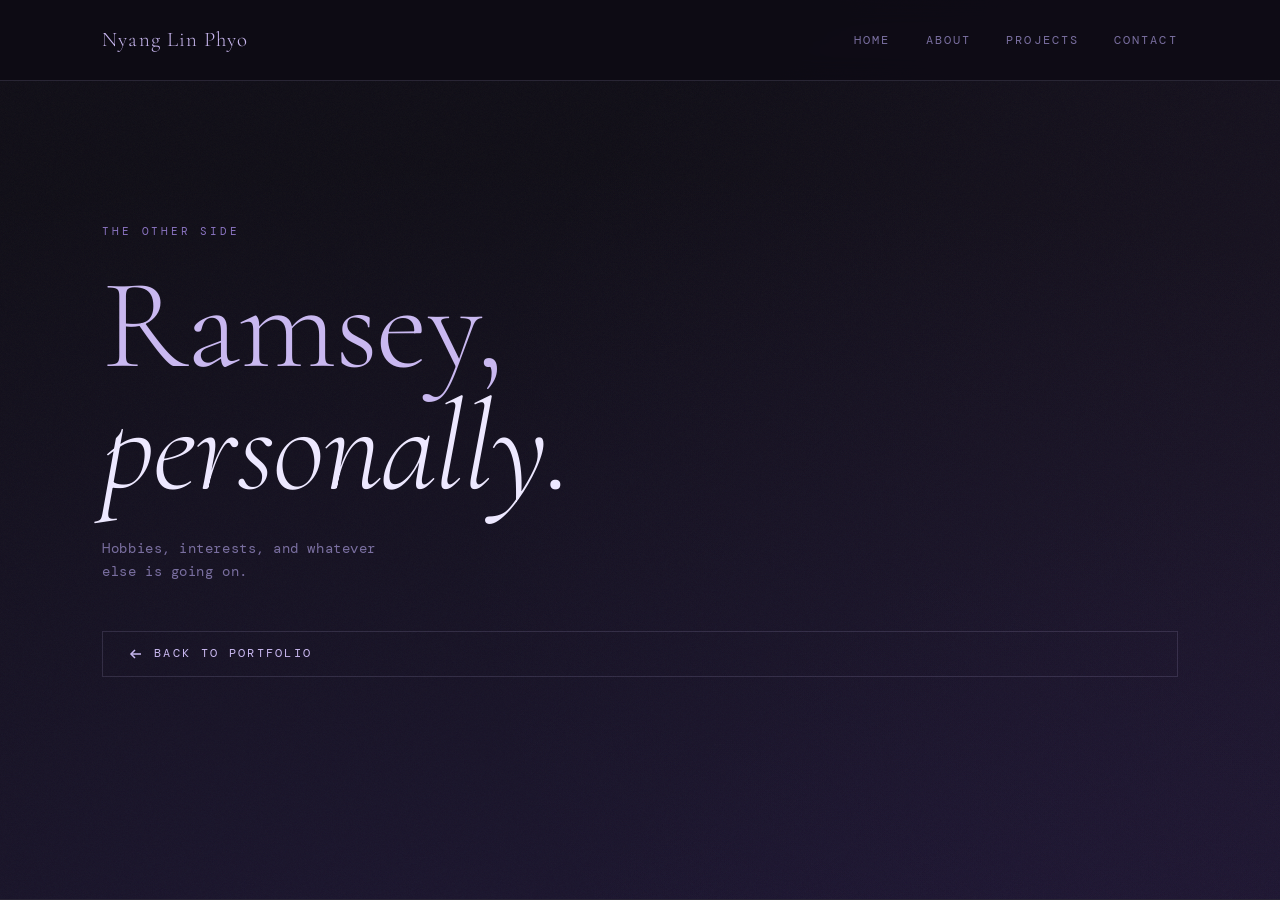
==== personal.html @ 23452611 "touched up projects.html" ====
<!DOCTYPE html>
<html lang="en">

<head>
    <meta charset="UTF-8" />
    <meta name="viewport" content="width=device-width, initial-scale=1.0" />
    <title>personal~</title>
    <link rel="preconnect" href="https://fonts.googleapis.com" />
    <link
        href="https://fonts.googleapis.com/css2?family=Cormorant+Garamond:ital,wght@0,300;0,400;1,300&family=DM+Mono:wght@300;400&display=swap"
        rel="stylesheet" />
    <link rel="icon" href="assets/R.png" type="image/png">
    <link rel="stylesheet" href="css/styles.css">

    <style>
        #hero-personal { background: var(--bg); }
    </style>
</head>

<body>

    <!-- NAV -->
    <nav>
        <a href="index.html" class="nav-logo">Nyang Lin Phyo</a>
        <ul class="nav-links">
            <li><a href="index.html">Home</a></li>
            <li><a href="index.html#about">About</a></li>
            <li><a href="index.html#projects">Projects</a></li>
            <li><a href="index.html#contact">Contact</a></li>
        </ul>
    </nav>

    <!-- ── HERO ── -->
    <section class="layer" id="hero-personal">

        <div class="hero-gradient"></div>

        <p class="hero-eyebrow fade-up">The other side</p>
        <h1 class="hero-name fade-up">Ramsey,<br /><em>personally.</em></h1>
        <p class="hero-sub fade-up">
            Hobbies, interests, and whatever else is going on.
        </p>

        <a class="hero-cta fade-up" href="index.html">
            <svg width="14" height="14" viewBox="0 0 14 14" fill="none" stroke="currentColor" stroke-width="1.5">
                <line x1="12" y1="7" x2="2" y2="7" />
                <polyline points="6,3 2,7 6,11" />
            </svg>
            <span>Back to portfolio</span>
        </a>
    </section>

    <!-- ── PLACEHOLDER — add sections here ── -->

    <!-- FADE-IN OBSERVER -->
    <script>
        const observer = new IntersectionObserver(entries => {
            entries.forEach(e => {
                if (e.isIntersecting) {
                    const els = e.target.querySelectorAll('.fade-up');
                    els.forEach((el, i) => {
                        setTimeout(() => el.classList.add('visible'), i * 90);
                    });
                }
            });
        }, { threshold: 0.15 });

        document.querySelectorAll('.layer').forEach(s => observer.observe(s));
    </script>

</body>
</html>
---- css/styles.css ----
/* ═══════════════════════════════════════════════════
   TOKENS
═══════════════════════════════════════════════════ */
:root {
    --bg:         #0d0b14;
    --bg2:        #120f1e;
    --bg3:        #0f0c1a;
    --purple:     #c9b8f0;
    --purple-dim: #8b74c2;
    --purple-lo:  #2a1e4a;
    --text:       #ede8ff;
    --muted:      #7a6fa0;
    --line:       rgba(201, 184, 240, 0.15);
    --glow:       rgba(201, 184, 240, 0.08);
    --serif:      'Cormorant Garamond', Georgia, serif;
    --mono:       'DM Mono', monospace;
}

/* ═══════════════════════════════════════════════════
   RESET
═══════════════════════════════════════════════════ */
*, *::before, *::after {
    box-sizing: border-box;
    margin: 0;
    padding: 0;
}

html { scroll-behavior: smooth; }

body {
    background:   var(--bg);
    color:        var(--text);
    font-family:  var(--mono);
    font-size:    14px;
    line-height:  1.7;
    overflow-x:   hidden;
}

a {
    color:           var(--purple);
    text-decoration: none;
}

/* ═══════════════════════════════════════════════════
   NAV
═══════════════════════════════════════════════════ */
nav {
    position:        fixed;
    top:             0;
    left:            0;
    right:           0;
    z-index:         100;
    display:         flex;
    justify-content: space-between;
    align-items:     center;
    padding:         1.4rem clamp(2rem, 8vw, 9rem);
    background:      rgba(13, 11, 20, 0.85);
    backdrop-filter: blur(12px);
    border-bottom:   1px solid var(--line);
}

.nav-logo {
    font-family:    var(--serif);
    font-size:      1.3rem;
    font-weight:    300;
    letter-spacing: 0.05em;
    color:          var(--purple);
}

.nav-links {
    display:    flex;
    gap:        2.2rem;
    list-style: none;
}

.nav-links a {
    font-size:      0.72rem;
    letter-spacing: 0.18em;
    text-transform: uppercase;
    color:          var(--muted);
    transition:     color 0.2s;
}

.nav-links a:hover {
    color:           var(--purple);
    text-decoration: none;
}

/* ═══════════════════════════════════════════════════
   LAYER  (full-height section)
═══════════════════════════════════════════════════ */
.layer {
    min-height:     100vh;
    scroll-snap-align: start;
    display:        flex;
    flex-direction: column;
    justify-content: center;
    padding:        6rem clamp(2rem, 8vw, 9rem);
    position:       relative;
    overflow:       hidden;
    border-bottom:  1px solid var(--line);
}

/* noise texture overlay on every layer */
.layer::after {
    content:          '';
    position:         absolute;
    inset:            0;
    background-image: url("data:image/svg+xml,%3Csvg viewBox='0 0 200 200' xmlns='http://www.w3.org/2000/svg'%3E%3Cfilter id='n'%3E%3CfeTurbulence type='fractalNoise' baseFrequency='0.9' numOctaves='4' stitchTiles='stitch'/%3E%3C/filter%3E%3Crect width='100%25' height='100%25' filter='url(%23n)' opacity='0.03'/%3E%3C/svg%3E");
    background-repeat: repeat;
    background-size:  200px;
    pointer-events:   none;
    opacity:          0.4;
}

/* ═══════════════════════════════════════════════════
   SECTION LABEL
═══════════════════════════════════════════════════ */
.section-label {
    font-size:      0.65rem;
    letter-spacing: 0.3em;
    text-transform: uppercase;
    color:          var(--purple-dim);
    margin-bottom:  3rem;
    display:        flex;
    align-items:    center;
    gap:            1rem;
}

.section-label::after {
    content:   '';
    flex:      1;
    max-width: 60px;
    height:    1px;
    background: var(--line);
}

/* ═══════════════════════════════════════════════════
   ABOUT GRID  (2-col layout used in About + Skills)
═══════════════════════════════════════════════════ */
.about-grid {
    display:               grid;
    grid-template-columns: 1fr 1fr;
    gap:                   4rem;
    align-items:           start;
    max-width:             900px;
}

.about-text {
    font-family: var(--serif);
    font-size:   clamp(1.3rem, 2.5vw, 1.75rem);
    font-weight: 300;
    line-height: 1.55;
    color:       var(--text);
}

.about-details {
    display:        flex;
    flex-direction: column;
    gap:            1rem;
}

.detail-row {
    display:       flex;
    gap:           1rem;
    align-items:   baseline;
    border-bottom: 1px solid var(--line);
    padding-bottom: 0.75rem;
}

.detail-key {
    font-size:      0.65rem;
    letter-spacing: 0.2em;
    text-transform: uppercase;
    color:          var(--muted);
    min-width:      110px;
}

.detail-val {
    font-size: 0.82rem;
    color:     var(--text);
}

/* ═══════════════════════════════════════════════════
   SECTION HEADER  (serif headline used in Skills, Projects…)
═══════════════════════════════════════════════════ */
.section-header {
    font-family:   var(--serif);
    font-size:     clamp(2rem, 5vw, 4rem);
    font-weight:   300;
    color:         var(--purple);
    margin-bottom: 3.5rem;
    line-height:   1.1;
}

/* ═══════════════════════════════════════════════════
   SKILLS GRID
═══════════════════════════════════════════════════ */
.skills-grid {
    display:               grid;
    grid-template-columns: repeat(auto-fill, minmax(160px, 1fr));
    gap:                   1px;
    border:                1px solid var(--line);
    max-width:             820px;
}

.skill-cell {
    padding:        1.3rem 1.5rem;
    border:         1px solid var(--line);
    font-size:      0.75rem;
    letter-spacing: 0.08em;
    color:          var(--muted);
    transition:     background 0.2s, color 0.2s;
}

.skill-cell:hover {
    background: var(--glow);
    color:      var(--purple);
}

/* ═══════════════════════════════════════════════════
   PROJECT LIST
═══════════════════════════════════════════════════ */
.project-list {
    display:        flex;
    flex-direction: column;
    gap:            0;
    max-width:      860px;
}

.project-item {
    display:               grid;
    grid-template-columns: 2.5rem 1fr 180px;
    align-items:           start;
    gap:                   1.5rem;
    padding:               1.8rem 0;
    border-top:            1px solid var(--line);
}

.project-item:last-child { border-bottom: 1px solid var(--line); }

.project-num {
    font-size:      0.65rem;
    color:          var(--purple-dim);
    letter-spacing: 0.1em;
    padding-top:    0.2rem;
}

.project-title {
    font-family:   var(--serif);
    font-size:     1.25rem;
    font-weight:   300;
    color:         var(--text);
    margin-bottom: 0.35rem;
}

.project-desc {
    font-size: 0.78rem;
    color:     var(--muted);
    max-width: 55ch;
}

.project-tags {
    display:         flex;
    flex-wrap:       wrap;
    gap:             0.4rem;
    justify-content: flex-end;
}

.tag {
    font-size:      0.62rem;
    letter-spacing: 0.12em;
    text-transform: uppercase;
    border:         1px solid var(--line);
    padding:        0.25rem 0.55rem;
    color:          var(--purple-dim);
}

/* ═══════════════════════════════════════════════════
   DEMO EMBED
═══════════════════════════════════════════════════ */
.project-demo-container {
    margin-top:      1.5rem;
    width:           100%;
    display:         flex;
    justify-content: flex-start;
}

.project-demo {
    width:         100%;
    max-width:     520px;
    height:        520px;
    border-radius: 12px;
    border:        1px solid var(--line);
    overflow:      hidden;
    display:       block;
}

.demo-placeholder {
    width:           100%;
    max-width:       520px;
    height:          520px;
    border:          1px solid var(--line);
    border-radius:   12px;
    display:         flex;
    align-items:     center;
    justify-content: center;
    background:      rgba(255,255,255,0.02);
    backdrop-filter: blur(6px);
}

.demo-btn {
    padding:        0.8rem 1.4rem;
    font-size:      0.75rem;
    letter-spacing: 0.15em;
    text-transform: uppercase;
    border:         1px solid var(--line);
    background:     transparent;
    color:          var(--purple);
    cursor:         pointer;
    transition:     0.2s;
}

.demo-btn:hover {
    background:   var(--glow);
    border-color: var(--purple-dim);
}

/* ═══════════════════════════════════════════════════
   CONTACT
═══════════════════════════════════════════════════ */
.contact-big {
    font-family:   var(--serif);
    font-size:     clamp(2.5rem, 8vw, 7rem);
    font-weight:   300;
    line-height:   0.95;
    color:         var(--purple);
    margin-bottom: 2.5rem;
}

.contact-big em {
    font-style: italic;
    color:      var(--text);
}

.contact-links {
    display:       flex;
    gap:           3rem;
    flex-wrap:     wrap;
    margin-bottom: 4rem;
}

.contact-link {
    display:        flex;
    flex-direction: column;
    gap:            0.3rem;
}

.contact-link-label {
    font-size:      0.62rem;
    letter-spacing: 0.25em;
    text-transform: uppercase;
    color:          var(--muted);
}

.contact-link a {
    font-size:  0.82rem;
    color:      var(--purple);
    transition: color 0.2s;
}

.contact-link a:hover {
    color:           var(--text);
    text-decoration: none;
}

/* ═══════════════════════════════════════════════════
   FOOTER
═══════════════════════════════════════════════════ */
footer {
    position:        absolute;
    bottom:          2.5rem;
    left:            clamp(2rem, 8vw, 9rem);
    right:           clamp(2rem, 8vw, 9rem);
    display:         flex;
    justify-content: space-between;
    font-size:       0.65rem;
    color:           var(--muted);
    letter-spacing:  0.1em;
    border-top:      1px solid var(--line);
    padding-top:     1rem;
}

/* ═══════════════════════════════════════════════════
   LINKS  (.link, .link-left, .link-right)
═══════════════════════════════════════════════════ */
.link {
    display:     inline-flex;
    align-items: center;
    gap:         6px;
    font-size:   1.1rem;
    color:       var(--purple);
    text-decoration: none;
    transition:  transform 0.2s ease, opacity 0.2s ease;
}

.link-left:hover {
    opacity:   0.85;
    transform: translateX(-3px);
}

.link-right:hover {
    opacity:   0.85;
    transform: translateX(3px);
}

/* ═══════════════════════════════════════════════════
   FADE-UP ANIMATION
═══════════════════════════════════════════════════ */
.fade-up {
    opacity:    0;
    transform:  translateY(28px);
    transition: opacity 0.7s ease, transform 0.7s ease;
}

.fade-up.visible {
    opacity:   1;
    transform: translateY(0);
}

/* ═══════════════════════════════════════════════════
   ANIMATED NOISE GRADIENT  (hero use)
═══════════════════════════════════════════════════ */
@keyframes gradientShift {
    0%   { background-position: 0% 50%;   }
    50%  { background-position: 100% 50%; }
    100% { background-position: 0% 50%;   }
}

.hero-gradient {
    position:   absolute;
    inset:      0;
    background: radial-gradient(ellipse at 20% 60%, rgba(90, 60, 180, 0.18) 0%, transparent 60%),
                radial-gradient(ellipse at 80% 30%, rgba(140, 80, 200, 0.12) 0%, transparent 55%),
                radial-gradient(ellipse at 50% 90%, rgba(60, 30, 120, 0.15) 0%, transparent 50%);
    background-size: 200% 200%;
    animation:  gradientShift 12s ease infinite;
    pointer-events: none;
    z-index:    0;
}

/* noise grain on top of the gradient */
.hero-gradient::after {
    content:  '';
    position: absolute;
    inset:    0;
    background-image: url("data:image/svg+xml,%3Csvg viewBox='0 0 512 512' xmlns='http://www.w3.org/2000/svg'%3E%3Cfilter id='g'%3E%3CfeTurbulence type='fractalNoise' baseFrequency='0.75' numOctaves='4' stitchTiles='stitch'/%3E%3C/filter%3E%3Crect width='100%25' height='100%25' filter='url(%23g)' opacity='0.04'/%3E%3C/svg%3E");
    background-size: 256px;
    pointer-events: none;
}

/* ═══════════════════════════════════════════════════
   HERO PHOTO
═══════════════════════════════════════════════════ */
.hero-photo {
    position:  absolute;
    right:     clamp(1rem, 8vw, 10rem);
    top:       20%;
    transform: translateY(-50%);
    width:     22vw;
    height:    30vw;
    max-width: 300px;
    max-height: 420px;
    min-width: 120px;
    min-height: 160px;
    overflow:  hidden;
    border:    1px solid var(--line);
    /* sit above the gradient layer */
    z-index:   1;
}

.hero-photo img {
    width:           100%;
    height:          100%;
    object-fit:      cover;
    object-position: center top;
    filter:          grayscale(20%) brightness(0.88);
    transition:      filter 0.4s;
}

.hero-photo:hover img {
    filter: grayscale(0%) brightness(1);
}

/* ═══════════════════════════════════════════════════
   HERO TEXT
═══════════════════════════════════════════════════ */
.hero-eyebrow {
    font-size:      0.7rem;
    letter-spacing: 0.25em;
    text-transform: uppercase;
    color:          var(--purple-dim);
    margin-bottom:  1.5rem;
    position:       relative;
    z-index:        1;
}

.hero-name {
    font-family:   var(--serif);
    font-size:     clamp(3.5rem, 10vw, 8rem);
    font-weight:   300;
    line-height:   0.95;
    letter-spacing: -0.01em;
    color:         var(--purple);
    margin-bottom: 1.8rem;
    position:      relative;
    z-index:       1;
}

.hero-name em {
    font-style: italic;
    color:      var(--text);
}

.hero-sub {
    font-size:     0.85rem;
    color:         var(--muted);
    max-width:     38ch;
    margin-bottom: 3rem;
    letter-spacing: 0.04em;
    position:      relative;
    z-index:       1;
}

.hero-cta {
    display:        inline-flex;
    align-items:    center;
    gap:            0.7rem;
    font-size:      0.72rem;
    letter-spacing: 0.2em;
    text-transform: uppercase;
    color:          var(--purple);
    border:         1px solid var(--line);
    padding:        0.75rem 1.6rem;
    transition:     background 0.2s, border-color 0.2s;
    position:       relative;
    z-index:        1;
}

.hero-cta:hover {
    background:  var(--glow);
    border-color: var(--purple-dim);
    text-decoration: none;
}

/* ═══════════════════════════════════════════════════
   SWAY
═══════════════════════════════════════════════════ */
@keyframes sway {
    0%   { transform: translateX(0); }
    50%  { transform: translateX(10px); }
    100% { transform: translateX(0); }
}

footer span:last-child {
    display:          inline-block;
    animation:        sway 3s ease-in-out infinite;
    animation-delay:  2s;
    cursor:           pointer;
}

/* ═══════════════════════════════════════════════════
   RESPONSIVE
═══════════════════════════════════════════════════ */
@media (max-width: 700px) {
    .about-grid { grid-template-columns: 1fr; gap: 2.5rem; }
    .project-item { grid-template-columns: 2rem 1fr; }
    .project-tags { display: none; }
    .contact-links { gap: 2rem; }
    .nav-links { display: none; }
    .hero-photo { display: none; }
}

/* ═══════════════════════════════════════════════════
   FLOATING CAT
═══════════════════════════════════════════════════ */
.floating-cat {
    position:       fixed;
    left:           0;
    top:            0;
    width:          clamp(80px, 10vw, 140px);
    pointer-events: auto;
    z-index:        11;
    opacity:        0.72;
    visibility:     hidden;
    cursor:         grab;
    will-change:    transform;
}

.floating-cat img {
    width:   100%;
    display: block;
    filter:  drop-shadow(0 0 18px rgba(201, 184, 240, 0.18));
}

@media (max-width: 900px) {
    .floating-cat { display: none; }
}
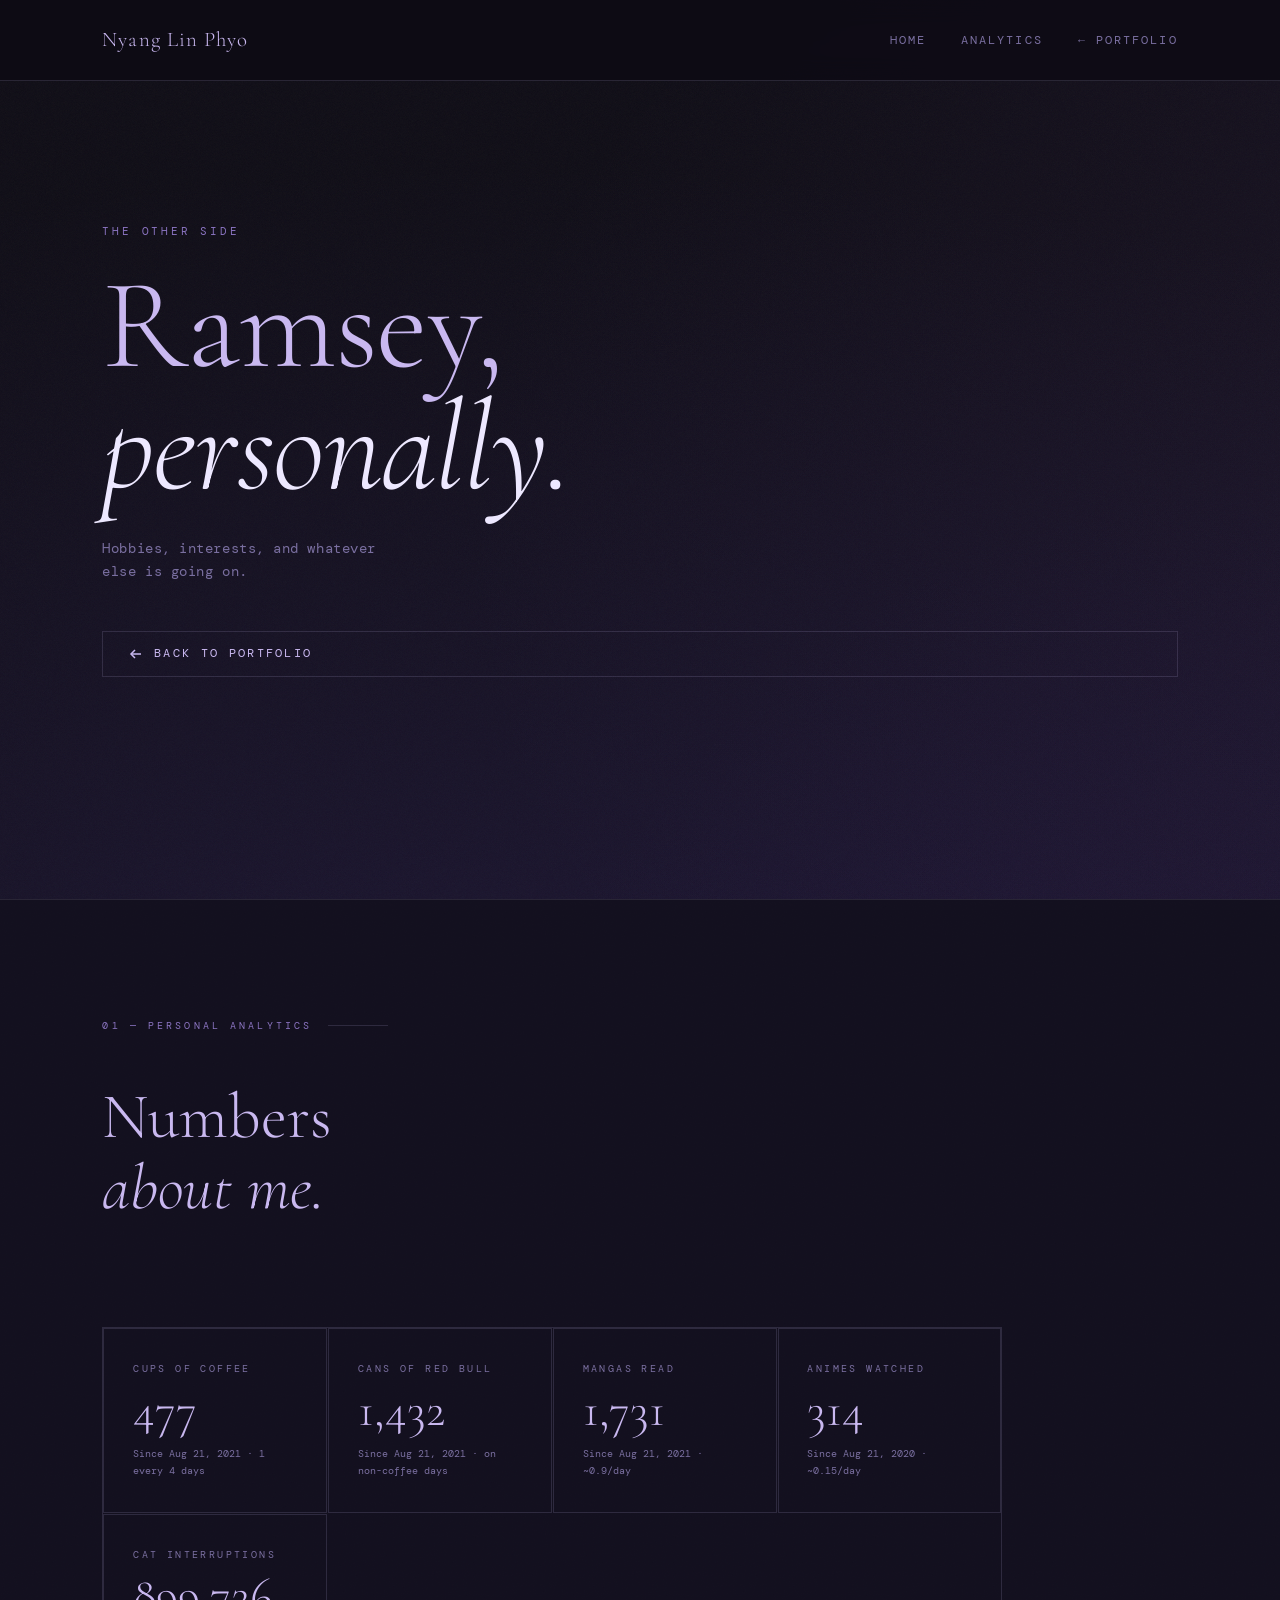
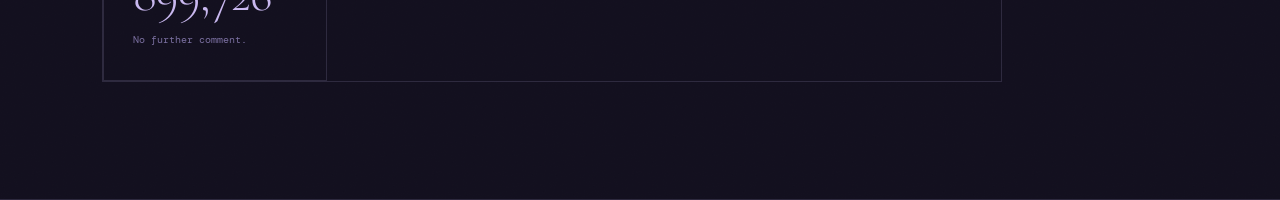
==== commit 7abe75e7: "started on personal" ====
--- a/personal.html
+++ b/personal.html
@@ -13,7 +13,13 @@
     <link rel="stylesheet" href="css/styles.css">
 
     <style>
-        #hero-personal { background: var(--bg); }
+        #hero-personal {
+            background: var(--bg);
+        }
+
+        #analytics {
+            background: var(--bg2);
+        }
     </style>
 </head>
 
@@ -23,24 +29,18 @@
     <nav>
         <a href="index.html" class="nav-logo">Nyang Lin Phyo</a>
         <ul class="nav-links">
-            <li><a href="index.html">Home</a></li>
-            <li><a href="index.html#about">About</a></li>
-            <li><a href="index.html#projects">Projects</a></li>
-            <li><a href="index.html#contact">Contact</a></li>
+            <li><a href="#hero-personal">Home</a></li>
+            <li><a href="#analytics">Analytics</a></li>
+            <li><a href="index.html">← Portfolio</a></li>
         </ul>
     </nav>
 
     <!-- ── HERO ── -->
     <section class="layer" id="hero-personal">
-
         <div class="hero-gradient"></div>
-
         <p class="hero-eyebrow fade-up">The other side</p>
         <h1 class="hero-name fade-up">Ramsey,<br /><em>personally.</em></h1>
-        <p class="hero-sub fade-up">
-            Hobbies, interests, and whatever else is going on.
-        </p>
-
+        <p class="hero-sub fade-up">Hobbies, interests, and whatever else is going on.</p>
         <a class="hero-cta fade-up" href="index.html">
             <svg width="14" height="14" viewBox="0 0 14 14" fill="none" stroke="currentColor" stroke-width="1.5">
                 <line x1="12" y1="7" x2="2" y2="7" />
@@ -50,23 +50,134 @@
         </a>
     </section>
 
-    <!-- ── PLACEHOLDER — add sections here ── -->
+    <!-- ── ANALYTICS ── -->
+    <section class="layer" id="analytics">
+        <p class="section-label fade-up">01 — Personal Analytics</p>
+        <h2 class="section-header fade-up">Numbers<br /><em>about me.</em></h2>
+        <div class="stat-grid" id="analyticsGrid"></div>
+    </section>
 
     <!-- FADE-IN OBSERVER -->
     <script>
         const observer = new IntersectionObserver(entries => {
             entries.forEach(e => {
                 if (e.isIntersecting) {
-                    const els = e.target.querySelectorAll('.fade-up');
-                    els.forEach((el, i) => {
+                    e.target.querySelectorAll('.fade-up').forEach((el, i) => {
                         setTimeout(() => el.classList.add('visible'), i * 90);
                     });
                 }
             });
         }, { threshold: 0.15 });
-
         document.querySelectorAll('.layer').forEach(s => observer.observe(s));
     </script>
 
+    <!-- ANALYTICS CALCULATIONS + TICK-UP -->
+    <script>
+        (function () {
+            const now = new Date();
+
+            function daysSince(dateStr) {
+                return (now - new Date(dateStr)) / (1000 * 60 * 60 * 24);
+            }
+
+            const coffeeDays = daysSince('2021-08-21');
+            const coffeeCups = Math.floor(coffeeDays / 4);
+            const redbullCans = Math.floor(coffeeDays * 0.75);
+
+            const mangaBaseDays = (new Date('2025-05-15') - new Date('2021-08-21')) / (1000 * 60 * 60 * 24);
+            const mangaTotal = Math.floor((1235 / mangaBaseDays) * coffeeDays);
+
+            const animeTotal = 318; // known total as of today; update manually
+
+            const stats = [
+                { label: 'Cups of Coffee', target: coffeeCups, note: 'Since Aug 21, 2021 · 1 every 4 days' },
+                { label: 'Cans of Red Bull', target: redbullCans, note: 'Since Aug 21, 2021 · on non-coffee days' },
+                { label: 'Mangas Read', target: mangaTotal, note: 'Since Aug 21, 2021 · ~0.9/day' },
+                { label: 'Animes Watched', target: animeTotal, note: 'Since Aug 21, 2020 · ~0.15/day' },
+                { label: 'Cat Interruptions', target: null, note: 'No further comment.', text: 'Too Many' },
+            ];
+
+            const grid = document.getElementById('analyticsGrid');
+            const valueEls = [];
+
+            stats.forEach(s => {
+                const label = document.createElement('span');
+                label.className = 'stat-label';
+                label.textContent = s.label;
+
+                const val = document.createElement('span');
+                val.className = 'stat-value';
+                val.textContent = s.text ?? '0';
+
+                const note = document.createElement('span');
+                note.className = 'stat-note';
+                note.textContent = s.note;
+
+                const cell = document.createElement('div');
+                cell.className = 'stat-cell fade-up';
+                cell.append(label, val, note);
+                grid.appendChild(cell);
+
+                valueEls.push({ el: val, target: s.target });
+            });
+
+            // tick-up on scroll into view (fires once)
+            let animated = false;
+
+            function animateCounters() {
+                if (animated) return;
+                animated = true;
+                const duration = 1600;
+                const start = performance.now();
+
+                function easeOut(t) { return 1 - Math.pow(1 - t, 3); }
+
+                const tooManyEl = valueEls.find(v => v.target == null)?.el;
+                const tooManyDuration = 2600;
+
+                (function tick(ts) {
+                    const p = Math.min((ts - start) / duration, 1);
+                    const ease = easeOut(p);
+
+                    valueEls.forEach(({ el, target }) => {
+                        if (target == null) return;
+                        el.textContent = Math.floor(ease * target).toLocaleString();
+                    });
+
+                    // Cat interruptions
+                    if (tooManyEl) {
+                        const tp = Math.min((ts - start) / tooManyDuration, 1);
+
+                        if (tp < 1) {
+                            const count = Math.floor(easeOut(tp) * 1048576);
+                            tooManyEl.textContent = count.toLocaleString();
+                        } else {
+                            tooManyEl.textContent = 'Too Many';
+                        }
+                    }
+
+                    if (p < 1 || (tooManyEl && (ts - start) < tooManyDuration)) {
+                        requestAnimationFrame(tick);
+                    }
+                })(start);
+            }
+
+            const counterObserver = new IntersectionObserver(entries => {
+                entries.forEach(e => {
+                    if (e.isIntersecting) {
+                        document.getElementById('analytics')
+                            .querySelectorAll('.fade-up')
+                            .forEach((el, i) => setTimeout(() => el.classList.add('visible'), i * 80));
+                        animateCounters();
+                        counterObserver.disconnect();
+                    }
+                });
+            }, { threshold: 0.2 });
+
+            counterObserver.observe(document.getElementById('analytics'));
+        })();
+    </script>
+
 </body>
+
 </html>
--- a/css/styles.css
+++ b/css/styles.css
@@ -475,7 +475,6 @@
     min-height: 160px;
     overflow:  hidden;
     border:    1px solid var(--line);
-    /* sit above the gradient layer */
     z-index:   1;
 }
 
@@ -605,4 +604,52 @@
 
 @media (max-width: 900px) {
     .floating-cat { display: none; }
+}
+
+/* ═══════════════════════════════════════════════════
+   STAT GRID  (reusable — personal analytics, etc.)
+═══════════════════════════════════════════════════ */
+.stat-grid {
+    display:               grid;
+    grid-template-columns: repeat(auto-fill, minmax(220px, 1fr));
+    gap:                   1px;
+    border:                1px solid var(--line);
+    max-width:             900px;
+    margin-top:            3rem;
+}
+
+.stat-cell {
+    padding:        2rem 1.8rem;
+    border:         1px solid var(--line);
+    display:        flex;
+    flex-direction: column;
+    gap:            0.5rem;
+    transition:     background 0.2s;
+}
+
+.stat-cell:hover { background: var(--glow); }
+
+.stat-label {
+    font-size:      0.6rem;
+    letter-spacing: 0.25em;
+    text-transform: uppercase;
+    color:          var(--muted);
+}
+
+.stat-value {
+    font-family: var(--serif);
+    font-size:   clamp(2rem, 4vw, 3rem);
+    font-weight: 300;
+    color:       var(--purple);
+    line-height: 1;
+}
+
+.stat-note {
+    font-size:   0.65rem;
+    color:       var(--muted);
+    margin-top:  0.2rem;
+}
+
+@media (max-width: 700px) {
+    .stat-grid { grid-template-columns: 1fr 1fr; }
 }
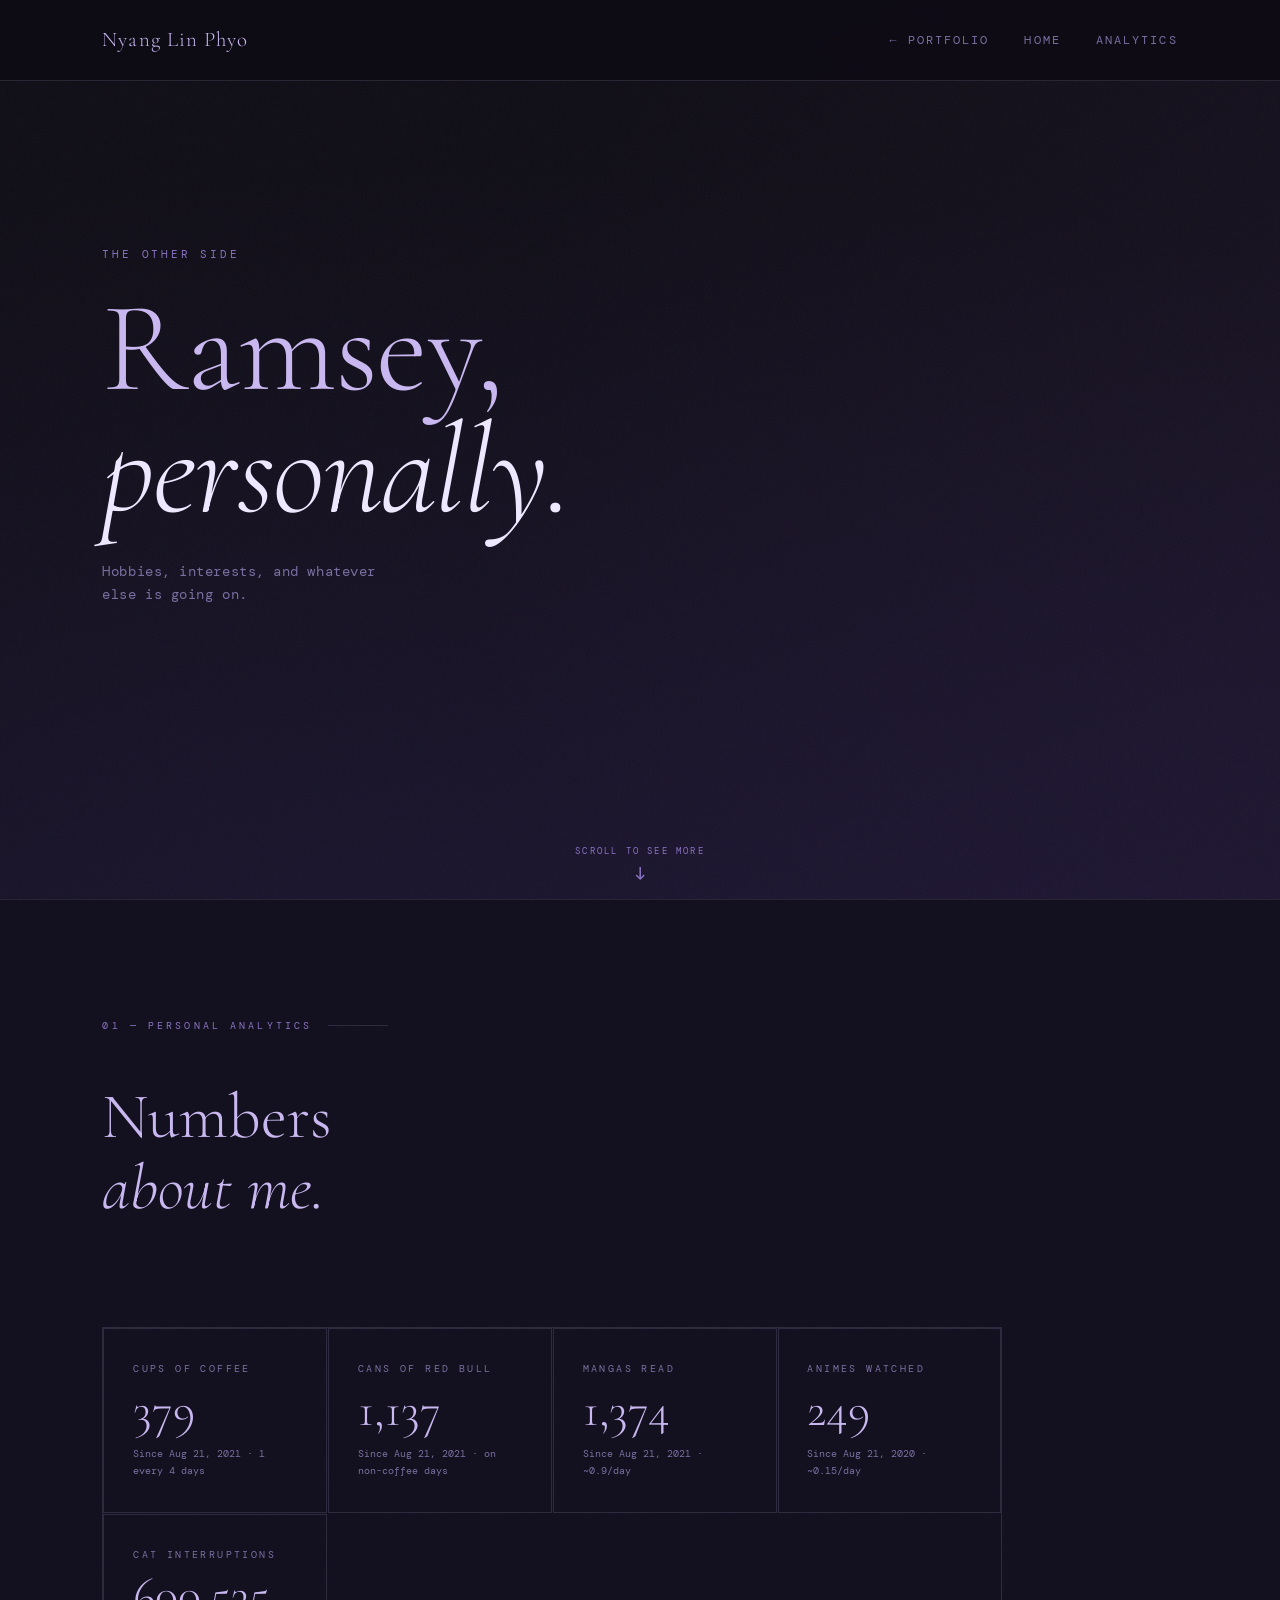
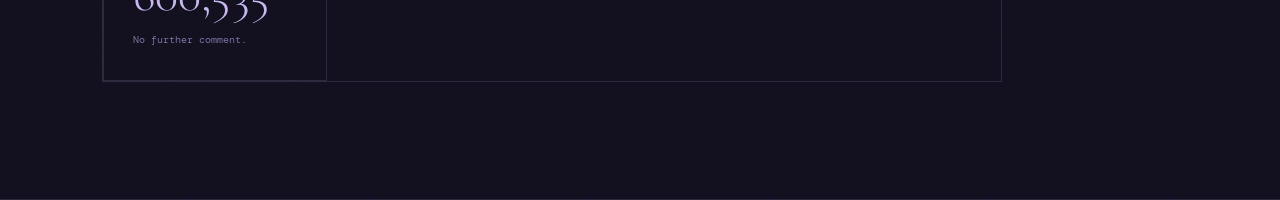
==== commit 0404e9ab: "added scroll to see more" ====
--- a/personal.html
+++ b/personal.html
@@ -29,9 +29,9 @@
     <nav>
         <a href="index.html" class="nav-logo">Nyang Lin Phyo</a>
         <ul class="nav-links">
+            <li><a href="index.html">← Portfolio</a></li>
             <li><a href="#hero-personal">Home</a></li>
             <li><a href="#analytics">Analytics</a></li>
-            <li><a href="index.html">← Portfolio</a></li>
         </ul>
     </nav>
 
@@ -40,14 +40,18 @@
         <div class="hero-gradient"></div>
         <p class="hero-eyebrow fade-up">The other side</p>
         <h1 class="hero-name fade-up">Ramsey,<br /><em>personally.</em></h1>
-        <p class="hero-sub fade-up">Hobbies, interests, and whatever else is going on.</p>
-        <a class="hero-cta fade-up" href="index.html">
-            <svg width="14" height="14" viewBox="0 0 14 14" fill="none" stroke="currentColor" stroke-width="1.5">
-                <line x1="12" y1="7" x2="2" y2="7" />
-                <polyline points="6,3 2,7 6,11" />
+        <p class="hero-sub fade-up">
+            Hobbies, interests, and whatever else is going on.
+        </p>
+
+        <div class="hero-scroll-indicator">
+            <span>Scroll to see more</span>
+
+            <svg width="18" height="18" viewBox="0 0 18 18" fill="none" stroke="currentColor" stroke-width="1.5">
+                <line x1="9" y1="2" x2="9" y2="14" />
+                <polyline points="5,10 9,14 13,10" />
             </svg>
-            <span>Back to portfolio</span>
-        </a>
+        </div>
     </section>
 
     <!-- ── ANALYTICS ── -->
--- a/css/styles.css
+++ b/css/styles.css
@@ -2,42 +2,46 @@
    TOKENS
 ═══════════════════════════════════════════════════ */
 :root {
-    --bg:         #0d0b14;
-    --bg2:        #120f1e;
-    --bg3:        #0f0c1a;
-    --purple:     #c9b8f0;
+    --bg: #0d0b14;
+    --bg2: #120f1e;
+    --bg3: #0f0c1a;
+    --purple: #c9b8f0;
     --purple-dim: #8b74c2;
-    --purple-lo:  #2a1e4a;
-    --text:       #ede8ff;
-    --muted:      #7a6fa0;
-    --line:       rgba(201, 184, 240, 0.15);
-    --glow:       rgba(201, 184, 240, 0.08);
-    --serif:      'Cormorant Garamond', Georgia, serif;
-    --mono:       'DM Mono', monospace;
+    --purple-lo: #2a1e4a;
+    --text: #ede8ff;
+    --muted: #7a6fa0;
+    --line: rgba(201, 184, 240, 0.15);
+    --glow: rgba(201, 184, 240, 0.08);
+    --serif: 'Cormorant Garamond', Georgia, serif;
+    --mono: 'DM Mono', monospace;
 }
 
 /* ═══════════════════════════════════════════════════
    RESET
 ═══════════════════════════════════════════════════ */
-*, *::before, *::after {
+*,
+*::before,
+*::after {
     box-sizing: border-box;
     margin: 0;
     padding: 0;
 }
 
-html { scroll-behavior: smooth; }
+html {
+    scroll-behavior: smooth;
+}
 
 body {
-    background:   var(--bg);
-    color:        var(--text);
-    font-family:  var(--mono);
-    font-size:    14px;
-    line-height:  1.7;
-    overflow-x:   hidden;
+    background: var(--bg);
+    color: var(--text);
+    font-family: var(--mono);
+    font-size: 14px;
+    line-height: 1.7;
+    overflow-x: hidden;
 }
 
 a {
-    color:           var(--purple);
+    color: var(--purple);
     text-decoration: none;
 }
 
@@ -45,44 +49,44 @@
    NAV
 ═══════════════════════════════════════════════════ */
 nav {
-    position:        fixed;
-    top:             0;
-    left:            0;
-    right:           0;
-    z-index:         100;
-    display:         flex;
+    position: fixed;
+    top: 0;
+    left: 0;
+    right: 0;
+    z-index: 100;
+    display: flex;
     justify-content: space-between;
-    align-items:     center;
-    padding:         1.4rem clamp(2rem, 8vw, 9rem);
-    background:      rgba(13, 11, 20, 0.85);
+    align-items: center;
+    padding: 1.4rem clamp(2rem, 8vw, 9rem);
+    background: rgba(13, 11, 20, 0.85);
     backdrop-filter: blur(12px);
-    border-bottom:   1px solid var(--line);
+    border-bottom: 1px solid var(--line);
 }
 
 .nav-logo {
-    font-family:    var(--serif);
-    font-size:      1.3rem;
-    font-weight:    300;
+    font-family: var(--serif);
+    font-size: 1.3rem;
+    font-weight: 300;
     letter-spacing: 0.05em;
-    color:          var(--purple);
+    color: var(--purple);
 }
 
 .nav-links {
-    display:    flex;
-    gap:        2.2rem;
+    display: flex;
+    gap: 2.2rem;
     list-style: none;
 }
 
 .nav-links a {
-    font-size:      0.72rem;
+    font-size: 0.72rem;
     letter-spacing: 0.18em;
     text-transform: uppercase;
-    color:          var(--muted);
-    transition:     color 0.2s;
+    color: var(--muted);
+    transition: color 0.2s;
 }
 
 .nav-links a:hover {
-    color:           var(--purple);
+    color: var(--purple);
     text-decoration: none;
 }
 
@@ -90,48 +94,48 @@
    LAYER  (full-height section)
 ═══════════════════════════════════════════════════ */
 .layer {
-    min-height:     100vh;
+    min-height: 100vh;
     scroll-snap-align: start;
-    display:        flex;
+    display: flex;
     flex-direction: column;
     justify-content: center;
-    padding:        6rem clamp(2rem, 8vw, 9rem);
-    position:       relative;
-    overflow:       hidden;
-    border-bottom:  1px solid var(--line);
+    padding: 6rem clamp(2rem, 8vw, 9rem);
+    position: relative;
+    overflow: hidden;
+    border-bottom: 1px solid var(--line);
 }
 
 /* noise texture overlay on every layer */
 .layer::after {
-    content:          '';
-    position:         absolute;
-    inset:            0;
+    content: '';
+    position: absolute;
+    inset: 0;
     background-image: url("data:image/svg+xml,%3Csvg viewBox='0 0 200 200' xmlns='http://www.w3.org/2000/svg'%3E%3Cfilter id='n'%3E%3CfeTurbulence type='fractalNoise' baseFrequency='0.9' numOctaves='4' stitchTiles='stitch'/%3E%3C/filter%3E%3Crect width='100%25' height='100%25' filter='url(%23n)' opacity='0.03'/%3E%3C/svg%3E");
     background-repeat: repeat;
-    background-size:  200px;
-    pointer-events:   none;
-    opacity:          0.4;
+    background-size: 200px;
+    pointer-events: none;
+    opacity: 0.4;
 }
 
 /* ═══════════════════════════════════════════════════
    SECTION LABEL
 ═══════════════════════════════════════════════════ */
 .section-label {
-    font-size:      0.65rem;
+    font-size: 0.65rem;
     letter-spacing: 0.3em;
     text-transform: uppercase;
-    color:          var(--purple-dim);
-    margin-bottom:  3rem;
-    display:        flex;
-    align-items:    center;
-    gap:            1rem;
+    color: var(--purple-dim);
+    margin-bottom: 3rem;
+    display: flex;
+    align-items: center;
+    gap: 1rem;
 }
 
 .section-label::after {
-    content:   '';
-    flex:      1;
+    content: '';
+    flex: 1;
     max-width: 60px;
-    height:    1px;
+    height: 1px;
     background: var(--line);
 }
 
@@ -139,190 +143,192 @@
    ABOUT GRID  (2-col layout used in About + Skills)
 ═══════════════════════════════════════════════════ */
 .about-grid {
-    display:               grid;
+    display: grid;
     grid-template-columns: 1fr 1fr;
-    gap:                   4rem;
-    align-items:           start;
-    max-width:             900px;
+    gap: 4rem;
+    align-items: start;
+    max-width: 900px;
 }
 
 .about-text {
     font-family: var(--serif);
-    font-size:   clamp(1.3rem, 2.5vw, 1.75rem);
+    font-size: clamp(1.3rem, 2.5vw, 1.75rem);
     font-weight: 300;
     line-height: 1.55;
-    color:       var(--text);
+    color: var(--text);
 }
 
 .about-details {
-    display:        flex;
+    display: flex;
     flex-direction: column;
-    gap:            1rem;
+    gap: 1rem;
 }
 
 .detail-row {
-    display:       flex;
-    gap:           1rem;
-    align-items:   baseline;
+    display: flex;
+    gap: 1rem;
+    align-items: baseline;
     border-bottom: 1px solid var(--line);
     padding-bottom: 0.75rem;
 }
 
 .detail-key {
-    font-size:      0.65rem;
+    font-size: 0.65rem;
     letter-spacing: 0.2em;
     text-transform: uppercase;
-    color:          var(--muted);
-    min-width:      110px;
+    color: var(--muted);
+    min-width: 110px;
 }
 
 .detail-val {
     font-size: 0.82rem;
-    color:     var(--text);
+    color: var(--text);
 }
 
 /* ═══════════════════════════════════════════════════
    SECTION HEADER  (serif headline used in Skills, Projects…)
 ═══════════════════════════════════════════════════ */
 .section-header {
-    font-family:   var(--serif);
-    font-size:     clamp(2rem, 5vw, 4rem);
-    font-weight:   300;
-    color:         var(--purple);
+    font-family: var(--serif);
+    font-size: clamp(2rem, 5vw, 4rem);
+    font-weight: 300;
+    color: var(--purple);
     margin-bottom: 3.5rem;
-    line-height:   1.1;
+    line-height: 1.1;
 }
 
 /* ═══════════════════════════════════════════════════
    SKILLS GRID
 ═══════════════════════════════════════════════════ */
 .skills-grid {
-    display:               grid;
+    display: grid;
     grid-template-columns: repeat(auto-fill, minmax(160px, 1fr));
-    gap:                   1px;
-    border:                1px solid var(--line);
-    max-width:             820px;
+    gap: 1px;
+    border: 1px solid var(--line);
+    max-width: 820px;
 }
 
 .skill-cell {
-    padding:        1.3rem 1.5rem;
-    border:         1px solid var(--line);
-    font-size:      0.75rem;
+    padding: 1.3rem 1.5rem;
+    border: 1px solid var(--line);
+    font-size: 0.75rem;
     letter-spacing: 0.08em;
-    color:          var(--muted);
-    transition:     background 0.2s, color 0.2s;
+    color: var(--muted);
+    transition: background 0.2s, color 0.2s;
 }
 
 .skill-cell:hover {
     background: var(--glow);
-    color:      var(--purple);
+    color: var(--purple);
 }
 
 /* ═══════════════════════════════════════════════════
    PROJECT LIST
 ═══════════════════════════════════════════════════ */
 .project-list {
-    display:        flex;
+    display: flex;
     flex-direction: column;
-    gap:            0;
-    max-width:      860px;
+    gap: 0;
+    max-width: 860px;
 }
 
 .project-item {
-    display:               grid;
+    display: grid;
     grid-template-columns: 2.5rem 1fr 180px;
-    align-items:           start;
-    gap:                   1.5rem;
-    padding:               1.8rem 0;
-    border-top:            1px solid var(--line);
-}
-
-.project-item:last-child { border-bottom: 1px solid var(--line); }
+    align-items: start;
+    gap: 1.5rem;
+    padding: 1.8rem 0;
+    border-top: 1px solid var(--line);
+}
+
+.project-item:last-child {
+    border-bottom: 1px solid var(--line);
+}
 
 .project-num {
-    font-size:      0.65rem;
-    color:          var(--purple-dim);
+    font-size: 0.65rem;
+    color: var(--purple-dim);
     letter-spacing: 0.1em;
-    padding-top:    0.2rem;
+    padding-top: 0.2rem;
 }
 
 .project-title {
-    font-family:   var(--serif);
-    font-size:     1.25rem;
-    font-weight:   300;
-    color:         var(--text);
+    font-family: var(--serif);
+    font-size: 1.25rem;
+    font-weight: 300;
+    color: var(--text);
     margin-bottom: 0.35rem;
 }
 
 .project-desc {
     font-size: 0.78rem;
-    color:     var(--muted);
+    color: var(--muted);
     max-width: 55ch;
 }
 
 .project-tags {
-    display:         flex;
-    flex-wrap:       wrap;
-    gap:             0.4rem;
+    display: flex;
+    flex-wrap: wrap;
+    gap: 0.4rem;
     justify-content: flex-end;
 }
 
 .tag {
-    font-size:      0.62rem;
+    font-size: 0.62rem;
     letter-spacing: 0.12em;
     text-transform: uppercase;
-    border:         1px solid var(--line);
-    padding:        0.25rem 0.55rem;
-    color:          var(--purple-dim);
+    border: 1px solid var(--line);
+    padding: 0.25rem 0.55rem;
+    color: var(--purple-dim);
 }
 
 /* ═══════════════════════════════════════════════════
    DEMO EMBED
 ═══════════════════════════════════════════════════ */
 .project-demo-container {
-    margin-top:      1.5rem;
-    width:           100%;
-    display:         flex;
+    margin-top: 1.5rem;
+    width: 100%;
+    display: flex;
     justify-content: flex-start;
 }
 
 .project-demo {
-    width:         100%;
-    max-width:     520px;
-    height:        520px;
+    width: 100%;
+    max-width: 520px;
+    height: 520px;
     border-radius: 12px;
-    border:        1px solid var(--line);
-    overflow:      hidden;
-    display:       block;
+    border: 1px solid var(--line);
+    overflow: hidden;
+    display: block;
 }
 
 .demo-placeholder {
-    width:           100%;
-    max-width:       520px;
-    height:          520px;
-    border:          1px solid var(--line);
-    border-radius:   12px;
-    display:         flex;
-    align-items:     center;
+    width: 100%;
+    max-width: 520px;
+    height: 520px;
+    border: 1px solid var(--line);
+    border-radius: 12px;
+    display: flex;
+    align-items: center;
     justify-content: center;
-    background:      rgba(255,255,255,0.02);
+    background: rgba(255, 255, 255, 0.02);
     backdrop-filter: blur(6px);
 }
 
 .demo-btn {
-    padding:        0.8rem 1.4rem;
-    font-size:      0.75rem;
+    padding: 0.8rem 1.4rem;
+    font-size: 0.75rem;
     letter-spacing: 0.15em;
     text-transform: uppercase;
-    border:         1px solid var(--line);
-    background:     transparent;
-    color:          var(--purple);
-    cursor:         pointer;
-    transition:     0.2s;
+    border: 1px solid var(--line);
+    background: transparent;
+    color: var(--purple);
+    cursor: pointer;
+    transition: 0.2s;
 }
 
 .demo-btn:hover {
-    background:   var(--glow);
+    background: var(--glow);
     border-color: var(--purple-dim);
 }
 
@@ -330,47 +336,47 @@
    CONTACT
 ═══════════════════════════════════════════════════ */
 .contact-big {
-    font-family:   var(--serif);
-    font-size:     clamp(2.5rem, 8vw, 7rem);
-    font-weight:   300;
-    line-height:   0.95;
-    color:         var(--purple);
+    font-family: var(--serif);
+    font-size: clamp(2.5rem, 8vw, 7rem);
+    font-weight: 300;
+    line-height: 0.95;
+    color: var(--purple);
     margin-bottom: 2.5rem;
 }
 
 .contact-big em {
     font-style: italic;
-    color:      var(--text);
+    color: var(--text);
 }
 
 .contact-links {
-    display:       flex;
-    gap:           3rem;
-    flex-wrap:     wrap;
+    display: flex;
+    gap: 3rem;
+    flex-wrap: wrap;
     margin-bottom: 4rem;
 }
 
 .contact-link {
-    display:        flex;
+    display: flex;
     flex-direction: column;
-    gap:            0.3rem;
+    gap: 0.3rem;
 }
 
 .contact-link-label {
-    font-size:      0.62rem;
+    font-size: 0.62rem;
     letter-spacing: 0.25em;
     text-transform: uppercase;
-    color:          var(--muted);
+    color: var(--muted);
 }
 
 .contact-link a {
-    font-size:  0.82rem;
-    color:      var(--purple);
+    font-size: 0.82rem;
+    color: var(--purple);
     transition: color 0.2s;
 }
 
 .contact-link a:hover {
-    color:           var(--text);
+    color: var(--text);
     text-decoration: none;
 }
 
@@ -378,39 +384,39 @@
    FOOTER
 ═══════════════════════════════════════════════════ */
 footer {
-    position:        absolute;
-    bottom:          2.5rem;
-    left:            clamp(2rem, 8vw, 9rem);
-    right:           clamp(2rem, 8vw, 9rem);
-    display:         flex;
+    position: absolute;
+    bottom: 2.5rem;
+    left: clamp(2rem, 8vw, 9rem);
+    right: clamp(2rem, 8vw, 9rem);
+    display: flex;
     justify-content: space-between;
-    font-size:       0.65rem;
-    color:           var(--muted);
-    letter-spacing:  0.1em;
-    border-top:      1px solid var(--line);
-    padding-top:     1rem;
+    font-size: 0.65rem;
+    color: var(--muted);
+    letter-spacing: 0.1em;
+    border-top: 1px solid var(--line);
+    padding-top: 1rem;
 }
 
 /* ═══════════════════════════════════════════════════
    LINKS  (.link, .link-left, .link-right)
 ═══════════════════════════════════════════════════ */
 .link {
-    display:     inline-flex;
+    display: inline-flex;
     align-items: center;
-    gap:         6px;
-    font-size:   1.1rem;
-    color:       var(--purple);
+    gap: 6px;
+    font-size: 1.1rem;
+    color: var(--purple);
     text-decoration: none;
-    transition:  transform 0.2s ease, opacity 0.2s ease;
+    transition: transform 0.2s ease, opacity 0.2s ease;
 }
 
 .link-left:hover {
-    opacity:   0.85;
+    opacity: 0.85;
     transform: translateX(-3px);
 }
 
 .link-right:hover {
-    opacity:   0.85;
+    opacity: 0.85;
     transform: translateX(3px);
 }
 
@@ -418,13 +424,13 @@
    FADE-UP ANIMATION
 ═══════════════════════════════════════════════════ */
 .fade-up {
-    opacity:    0;
-    transform:  translateY(28px);
+    opacity: 0;
+    transform: translateY(28px);
     transition: opacity 0.7s ease, transform 0.7s ease;
 }
 
 .fade-up.visible {
-    opacity:   1;
+    opacity: 1;
     transform: translateY(0);
 }
 
@@ -432,28 +438,36 @@
    ANIMATED NOISE GRADIENT  (hero use)
 ═══════════════════════════════════════════════════ */
 @keyframes gradientShift {
-    0%   { background-position: 0% 50%;   }
-    50%  { background-position: 100% 50%; }
-    100% { background-position: 0% 50%;   }
+    0% {
+        background-position: 0% 50%;
+    }
+
+    50% {
+        background-position: 100% 50%;
+    }
+
+    100% {
+        background-position: 0% 50%;
+    }
 }
 
 .hero-gradient {
-    position:   absolute;
-    inset:      0;
+    position: absolute;
+    inset: 0;
     background: radial-gradient(ellipse at 20% 60%, rgba(90, 60, 180, 0.18) 0%, transparent 60%),
-                radial-gradient(ellipse at 80% 30%, rgba(140, 80, 200, 0.12) 0%, transparent 55%),
-                radial-gradient(ellipse at 50% 90%, rgba(60, 30, 120, 0.15) 0%, transparent 50%);
+        radial-gradient(ellipse at 80% 30%, rgba(140, 80, 200, 0.12) 0%, transparent 55%),
+        radial-gradient(ellipse at 50% 90%, rgba(60, 30, 120, 0.15) 0%, transparent 50%);
     background-size: 200% 200%;
-    animation:  gradientShift 12s ease infinite;
+    animation: gradientShift 12s ease infinite;
     pointer-events: none;
-    z-index:    0;
+    z-index: 0;
 }
 
 /* noise grain on top of the gradient */
 .hero-gradient::after {
-    content:  '';
+    content: '';
     position: absolute;
-    inset:    0;
+    inset: 0;
     background-image: url("data:image/svg+xml,%3Csvg viewBox='0 0 512 512' xmlns='http://www.w3.org/2000/svg'%3E%3Cfilter id='g'%3E%3CfeTurbulence type='fractalNoise' baseFrequency='0.75' numOctaves='4' stitchTiles='stitch'/%3E%3C/filter%3E%3Crect width='100%25' height='100%25' filter='url(%23g)' opacity='0.04'/%3E%3C/svg%3E");
     background-size: 256px;
     pointer-events: none;
@@ -463,28 +477,28 @@
    HERO PHOTO
 ═══════════════════════════════════════════════════ */
 .hero-photo {
-    position:  absolute;
-    right:     clamp(1rem, 8vw, 10rem);
-    top:       20%;
+    position: absolute;
+    right: clamp(1rem, 8vw, 10rem);
+    top: 20%;
     transform: translateY(-50%);
-    width:     22vw;
-    height:    30vw;
+    width: 22vw;
+    height: 30vw;
     max-width: 300px;
     max-height: 420px;
     min-width: 120px;
     min-height: 160px;
-    overflow:  hidden;
-    border:    1px solid var(--line);
-    z-index:   1;
+    overflow: hidden;
+    border: 1px solid var(--line);
+    z-index: 1;
 }
 
 .hero-photo img {
-    width:           100%;
-    height:          100%;
-    object-fit:      cover;
+    width: 100%;
+    height: 100%;
+    object-fit: cover;
     object-position: center top;
-    filter:          grayscale(20%) brightness(0.88);
-    transition:      filter 0.4s;
+    filter: grayscale(20%) brightness(0.88);
+    transition: filter 0.4s;
 }
 
 .hero-photo:hover img {
@@ -495,59 +509,59 @@
    HERO TEXT
 ═══════════════════════════════════════════════════ */
 .hero-eyebrow {
-    font-size:      0.7rem;
+    font-size: 0.7rem;
     letter-spacing: 0.25em;
     text-transform: uppercase;
-    color:          var(--purple-dim);
-    margin-bottom:  1.5rem;
-    position:       relative;
-    z-index:        1;
+    color: var(--purple-dim);
+    margin-bottom: 1.5rem;
+    position: relative;
+    z-index: 1;
 }
 
 .hero-name {
-    font-family:   var(--serif);
-    font-size:     clamp(3.5rem, 10vw, 8rem);
-    font-weight:   300;
-    line-height:   0.95;
+    font-family: var(--serif);
+    font-size: clamp(3.5rem, 10vw, 8rem);
+    font-weight: 300;
+    line-height: 0.95;
     letter-spacing: -0.01em;
-    color:         var(--purple);
+    color: var(--purple);
     margin-bottom: 1.8rem;
-    position:      relative;
-    z-index:       1;
+    position: relative;
+    z-index: 1;
 }
 
 .hero-name em {
     font-style: italic;
-    color:      var(--text);
+    color: var(--text);
 }
 
 .hero-sub {
-    font-size:     0.85rem;
-    color:         var(--muted);
-    max-width:     38ch;
+    font-size: 0.85rem;
+    color: var(--muted);
+    max-width: 38ch;
     margin-bottom: 3rem;
     letter-spacing: 0.04em;
-    position:      relative;
-    z-index:       1;
+    position: relative;
+    z-index: 1;
 }
 
 .hero-cta {
-    display:        inline-flex;
-    align-items:    center;
-    gap:            0.7rem;
-    font-size:      0.72rem;
+    display: inline-flex;
+    align-items: center;
+    gap: 0.7rem;
+    font-size: 0.72rem;
     letter-spacing: 0.2em;
     text-transform: uppercase;
-    color:          var(--purple);
-    border:         1px solid var(--line);
-    padding:        0.75rem 1.6rem;
-    transition:     background 0.2s, border-color 0.2s;
-    position:       relative;
-    z-index:        1;
+    color: var(--purple);
+    border: 1px solid var(--line);
+    padding: 0.75rem 1.6rem;
+    transition: background 0.2s, border-color 0.2s;
+    position: relative;
+    z-index: 1;
 }
 
 .hero-cta:hover {
-    background:  var(--glow);
+    background: var(--glow);
     border-color: var(--purple-dim);
     text-decoration: none;
 }
@@ -556,100 +570,177 @@
    SWAY
 ═══════════════════════════════════════════════════ */
 @keyframes sway {
-    0%   { transform: translateX(0); }
-    50%  { transform: translateX(10px); }
-    100% { transform: translateX(0); }
+    0% {
+        transform: translateX(0);
+    }
+
+    50% {
+        transform: translateX(10px);
+    }
+
+    100% {
+        transform: translateX(0);
+    }
 }
 
 footer span:last-child {
-    display:          inline-block;
-    animation:        sway 3s ease-in-out infinite;
-    animation-delay:  2s;
-    cursor:           pointer;
+    display: inline-block;
+    animation: sway 3s ease-in-out infinite;
+    animation-delay: 2s;
+    cursor: pointer;
 }
 
 /* ═══════════════════════════════════════════════════
    RESPONSIVE
 ═══════════════════════════════════════════════════ */
 @media (max-width: 700px) {
-    .about-grid { grid-template-columns: 1fr; gap: 2.5rem; }
-    .project-item { grid-template-columns: 2rem 1fr; }
-    .project-tags { display: none; }
-    .contact-links { gap: 2rem; }
-    .nav-links { display: none; }
-    .hero-photo { display: none; }
+    .about-grid {
+        grid-template-columns: 1fr;
+        gap: 2.5rem;
+    }
+
+    .project-item {
+        grid-template-columns: 2rem 1fr;
+    }
+
+    .project-tags {
+        display: none;
+    }
+
+    .contact-links {
+        gap: 2rem;
+    }
+
+    .nav-links {
+        display: none;
+    }
+
+    .hero-photo {
+        display: none;
+    }
 }
 
 /* ═══════════════════════════════════════════════════
    FLOATING CAT
 ═══════════════════════════════════════════════════ */
 .floating-cat {
-    position:       fixed;
-    left:           0;
-    top:            0;
-    width:          clamp(80px, 10vw, 140px);
+    position: fixed;
+    left: 0;
+    top: 0;
+    width: clamp(80px, 10vw, 140px);
     pointer-events: auto;
-    z-index:        11;
-    opacity:        0.72;
-    visibility:     hidden;
-    cursor:         grab;
-    will-change:    transform;
+    z-index: 11;
+    opacity: 0.72;
+    visibility: hidden;
+    cursor: grab;
+    will-change: transform;
 }
 
 .floating-cat img {
-    width:   100%;
+    width: 100%;
     display: block;
-    filter:  drop-shadow(0 0 18px rgba(201, 184, 240, 0.18));
+    filter: drop-shadow(0 0 18px rgba(201, 184, 240, 0.18));
 }
 
 @media (max-width: 900px) {
-    .floating-cat { display: none; }
-}
-
-/* ═══════════════════════════════════════════════════
-   STAT GRID  (reusable — personal analytics, etc.)
+    .floating-cat {
+        display: none;
+    }
+}
+
+/* ═══════════════════════════════════════════════════
+   STAT GRID
 ═══════════════════════════════════════════════════ */
 .stat-grid {
-    display:               grid;
+    display: grid;
     grid-template-columns: repeat(auto-fill, minmax(220px, 1fr));
-    gap:                   1px;
-    border:                1px solid var(--line);
-    max-width:             900px;
-    margin-top:            3rem;
+    gap: 1px;
+    border: 1px solid var(--line);
+    max-width: 900px;
+    margin-top: 3rem;
 }
 
 .stat-cell {
-    padding:        2rem 1.8rem;
-    border:         1px solid var(--line);
-    display:        flex;
+    padding: 2rem 1.8rem;
+    border: 1px solid var(--line);
+    display: flex;
     flex-direction: column;
-    gap:            0.5rem;
-    transition:     background 0.2s;
-}
-
-.stat-cell:hover { background: var(--glow); }
+    gap: 0.5rem;
+    transition: background 0.2s;
+}
+
+.stat-cell:hover {
+    background: var(--glow);
+}
 
 .stat-label {
-    font-size:      0.6rem;
+    font-size: 0.6rem;
     letter-spacing: 0.25em;
     text-transform: uppercase;
-    color:          var(--muted);
+    color: var(--muted);
 }
 
 .stat-value {
     font-family: var(--serif);
-    font-size:   clamp(2rem, 4vw, 3rem);
+    font-size: clamp(2rem, 4vw, 3rem);
     font-weight: 300;
-    color:       var(--purple);
+    color: var(--purple);
     line-height: 1;
 }
 
 .stat-note {
-    font-size:   0.65rem;
-    color:       var(--muted);
-    margin-top:  0.2rem;
+    font-size: 0.65rem;
+    color: var(--muted);
+    margin-top: 0.2rem;
 }
 
 @media (max-width: 700px) {
-    .stat-grid { grid-template-columns: 1fr 1fr; }
+    .stat-grid {
+        grid-template-columns: 1fr 1fr;
+    }
+}
+
+/* ═══════════════════════════════════════════════════
+   HERO SCROLL INDICATOR
+═══════════════════════════════════════════════════ */
+
+.hero-scroll-indicator {
+    position: absolute;
+    left: 50%;
+    bottom: 1rem;
+
+    transform: translateX(-50%);
+
+    display: flex;
+    flex-direction: column;
+    align-items: center;
+    gap: 0.35rem;
+
+    color: var(--purple-dim);
+
+    font-size: 0.55rem;
+    letter-spacing: 0.25em;
+    text-transform: uppercase;
+
+    z-index: 5;
+    pointer-events: none;
+
+    animation: heroArrowBounce 2s ease-in-out infinite;
+}
+
+.hero-scroll-indicator svg {
+    width: 18px;
+    height: 18px;
+}
+
+@keyframes heroArrowBounce {
+
+    0%,
+    100% {
+        transform: translateX(-50%) translateY(0);
+    }
+
+    50% {
+        transform: translateX(-50%) translateY(10px);
+    }
 }
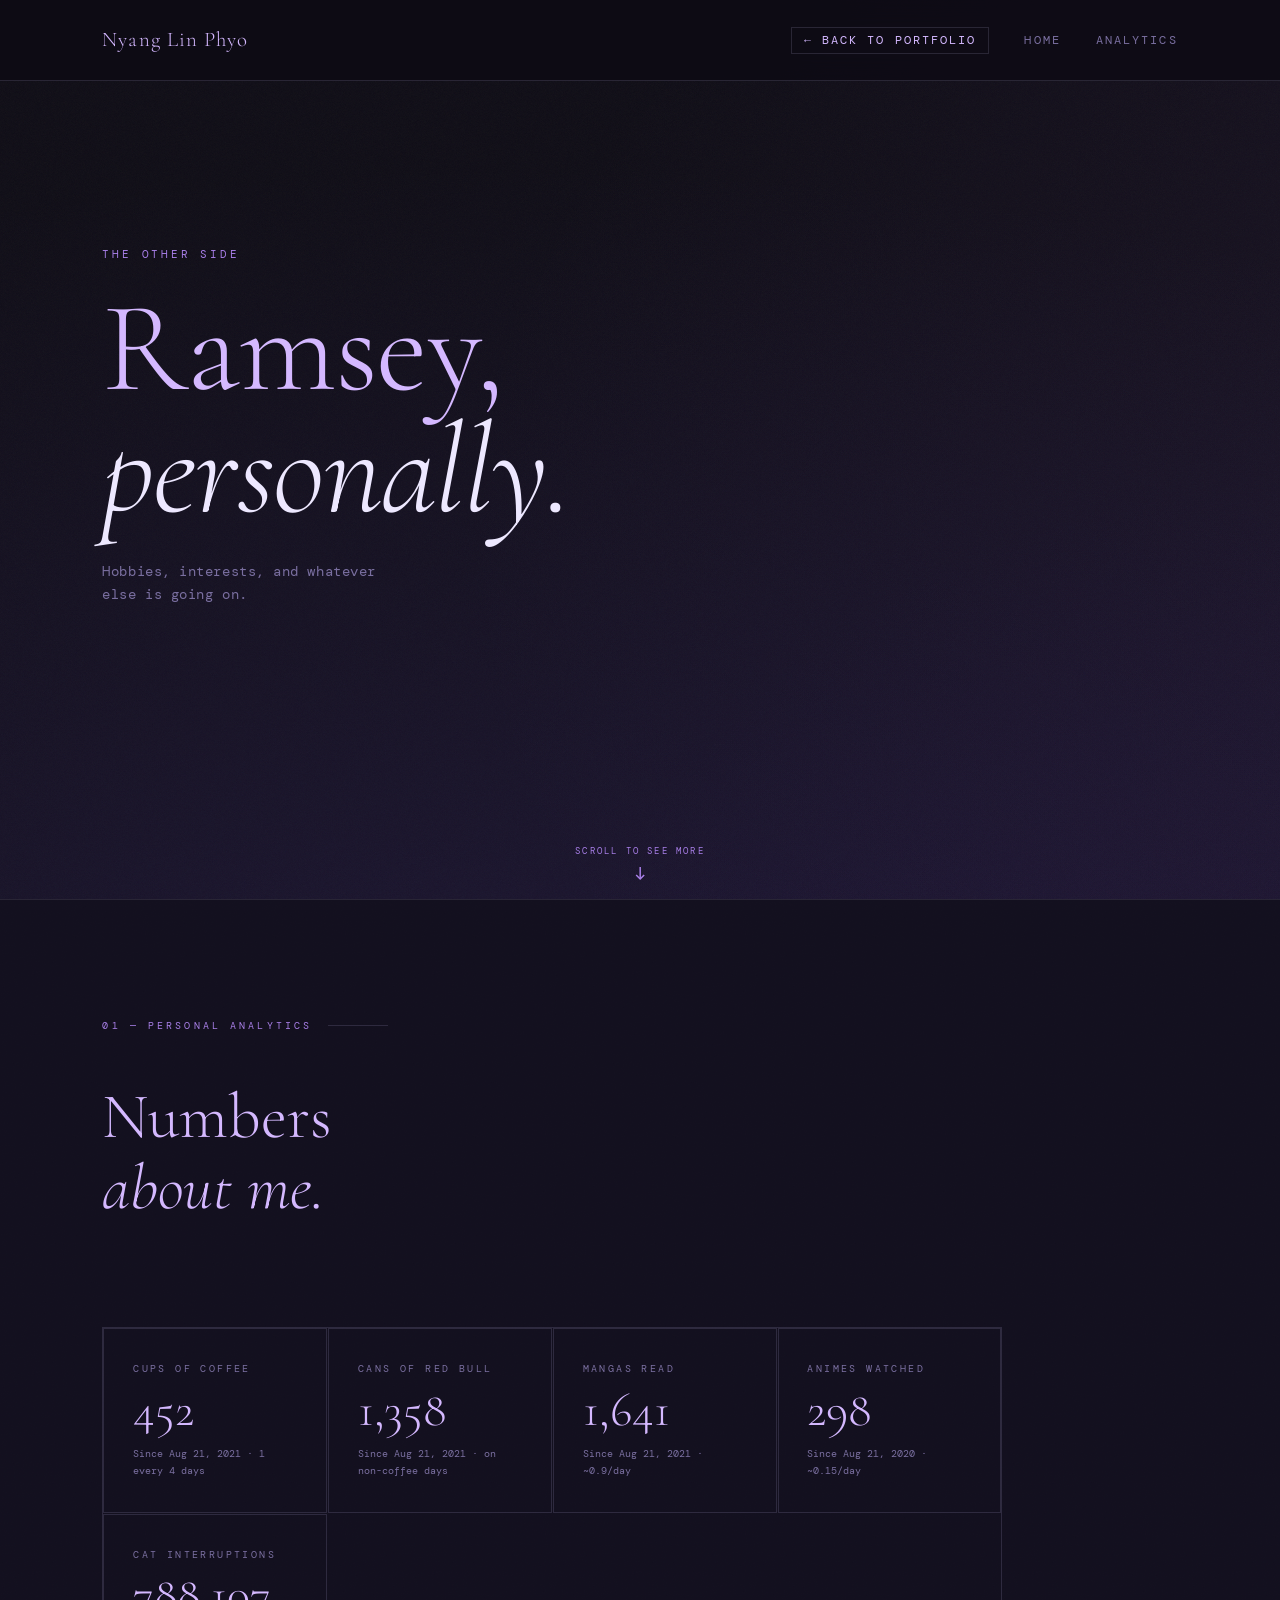
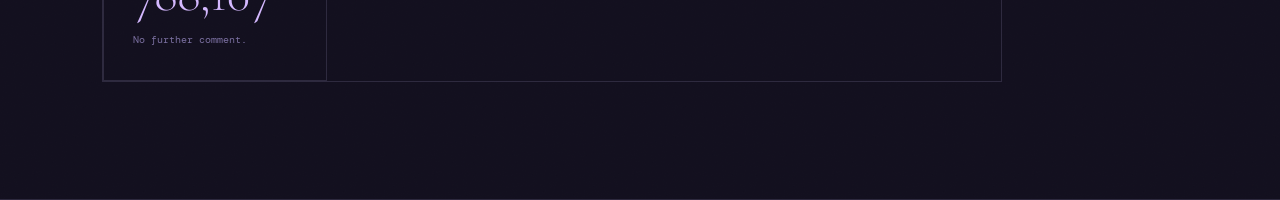
==== commit 85743dae: "made Tra's changes" ====
--- a/personal.html
+++ b/personal.html
@@ -29,7 +29,7 @@
     <nav>
         <a href="index.html" class="nav-logo">Nyang Lin Phyo</a>
         <ul class="nav-links">
-            <li><a href="index.html">← Portfolio</a></li>
+            <li><a href="index.html" class="nav-back">← Back to Portfolio</a></li>
             <li><a href="#hero-personal">Home</a></li>
             <li><a href="#analytics">Analytics</a></li>
         </ul>
--- a/css/styles.css
+++ b/css/styles.css
@@ -5,8 +5,8 @@
     --bg: #0d0b14;
     --bg2: #120f1e;
     --bg3: #0f0c1a;
-    --purple: #c9b8f0;
-    --purple-dim: #8b74c2;
+    --purple: #d4b8ff;
+    --purple-dim: #a87fe8;
     --purple-lo: #2a1e4a;
     --text: #ede8ff;
     --muted: #7a6fa0;
@@ -87,6 +87,23 @@
 
 .nav-links a:hover {
     color: var(--purple);
+    text-decoration: none;
+}
+
+/* ═══════════════════════════════════════════════════
+   NAV BACK
+═══════════════════════════════════════════════════ */
+.nav-back {
+    color: var(--purple) !important;
+    border: 1px solid var(--line);
+    padding: 0.3rem 0.75rem;
+    transition: color 0.2s, border-color 0.2s, background 0.2s;
+}
+
+.nav-back:hover {
+    color: var(--text) !important;
+    border-color: var(--purple-dim);
+    background: var(--glow);
     text-decoration: none;
 }
 
@@ -186,7 +203,7 @@
 }
 
 /* ═══════════════════════════════════════════════════
-   SECTION HEADER  (serif headline used in Skills, Projects…)
+   SECTION HEADER
 ═══════════════════════════════════════════════════ */
 .section-header {
     font-family: var(--serif);
@@ -289,7 +306,9 @@
     margin-top: 1.5rem;
     width: 100%;
     display: flex;
+    flex-direction: column;
     justify-content: flex-start;
+    align-items: flex-start;
 }
 
 .project-demo {
@@ -332,6 +351,32 @@
     border-color: var(--purple-dim);
 }
 
+.demo-hover-hint {
+    font-size: 0.68rem;
+    letter-spacing: 0.12em;
+    color: var(--purple-dim);
+    margin-top: 0.75rem;
+    text-transform: uppercase;
+    opacity: 0;
+    transition: opacity 0.4s ease;
+    pointer-events: none;
+}
+
+.demo-mobile-note {
+    display: none;
+    font-size: 0.68rem;
+    letter-spacing: 0.12em;
+    color: var(--muted);
+    margin-top: 0.75rem;
+    text-transform: uppercase;
+}
+
+@media (max-width: 700px) {
+    .demo-mobile-note {
+        display: block;
+    }
+}
+
 /* ═══════════════════════════════════════════════════
    CONTACT
 ═══════════════════════════════════════════════════ */
@@ -398,7 +443,7 @@
 }
 
 /* ═══════════════════════════════════════════════════
-   LINKS  (.link, .link-left, .link-right)
+   LINKS
 ═══════════════════════════════════════════════════ */
 .link {
     display: inline-flex;
@@ -463,7 +508,6 @@
     z-index: 0;
 }
 
-/* noise grain on top of the gradient */
 .hero-gradient::after {
     content: '';
     position: absolute;
@@ -703,28 +747,21 @@
 /* ═══════════════════════════════════════════════════
    HERO SCROLL INDICATOR
 ═══════════════════════════════════════════════════ */
-
 .hero-scroll-indicator {
     position: absolute;
     left: 50%;
     bottom: 1rem;
-
     transform: translateX(-50%);
-
     display: flex;
     flex-direction: column;
     align-items: center;
     gap: 0.35rem;
-
     color: var(--purple-dim);
-
     font-size: 0.55rem;
     letter-spacing: 0.25em;
     text-transform: uppercase;
-
     z-index: 5;
     pointer-events: none;
-
     animation: heroArrowBounce 2s ease-in-out infinite;
 }
 
@@ -743,4 +780,57 @@
     50% {
         transform: translateX(-50%) translateY(10px);
     }
+}
+
+/* ═══════════════════════════════════════════════════
+   CAT JAIL
+═══════════════════════════════════════════════════ */
+#catJail {
+    position: fixed;
+    right: clamp(1rem, 3vw, 3rem);
+    top: 50%;
+    translate: 0 -50%;
+    z-index: 12;
+    cursor: default;
+    transition: transform 0.35s cubic-bezier(0.34, 1.56, 0.64, 1);
+    transform-origin: center right;
+}
+
+#catJail.jail-small {
+    transform: scale(0.38);
+}
+
+#catJail.jail-big {
+    transform: scale(1);
+}
+
+.jail-svg {
+    display: block;
+    width: 100px;
+    height: 100px;
+    filter: drop-shadow(0 0 8px rgba(201, 184, 240, 0.18));
+}
+
+#catJail.jailed .jail-svg {
+    filter: drop-shadow(0 0 14px rgba(201, 184, 240, 0.45));
+}
+
+#jailedCatImg {
+    position: absolute;
+    width: 52px;
+    top: 50%;
+    left: 50%;
+    transform: translate(-50%, -50%);
+    display: none;
+    pointer-events: none;
+}
+
+#catJail.jailed #jailedCatImg {
+    display: block;
+}
+
+@media (max-width: 900px) {
+    #catJail {
+        display: none;
+    }
 }
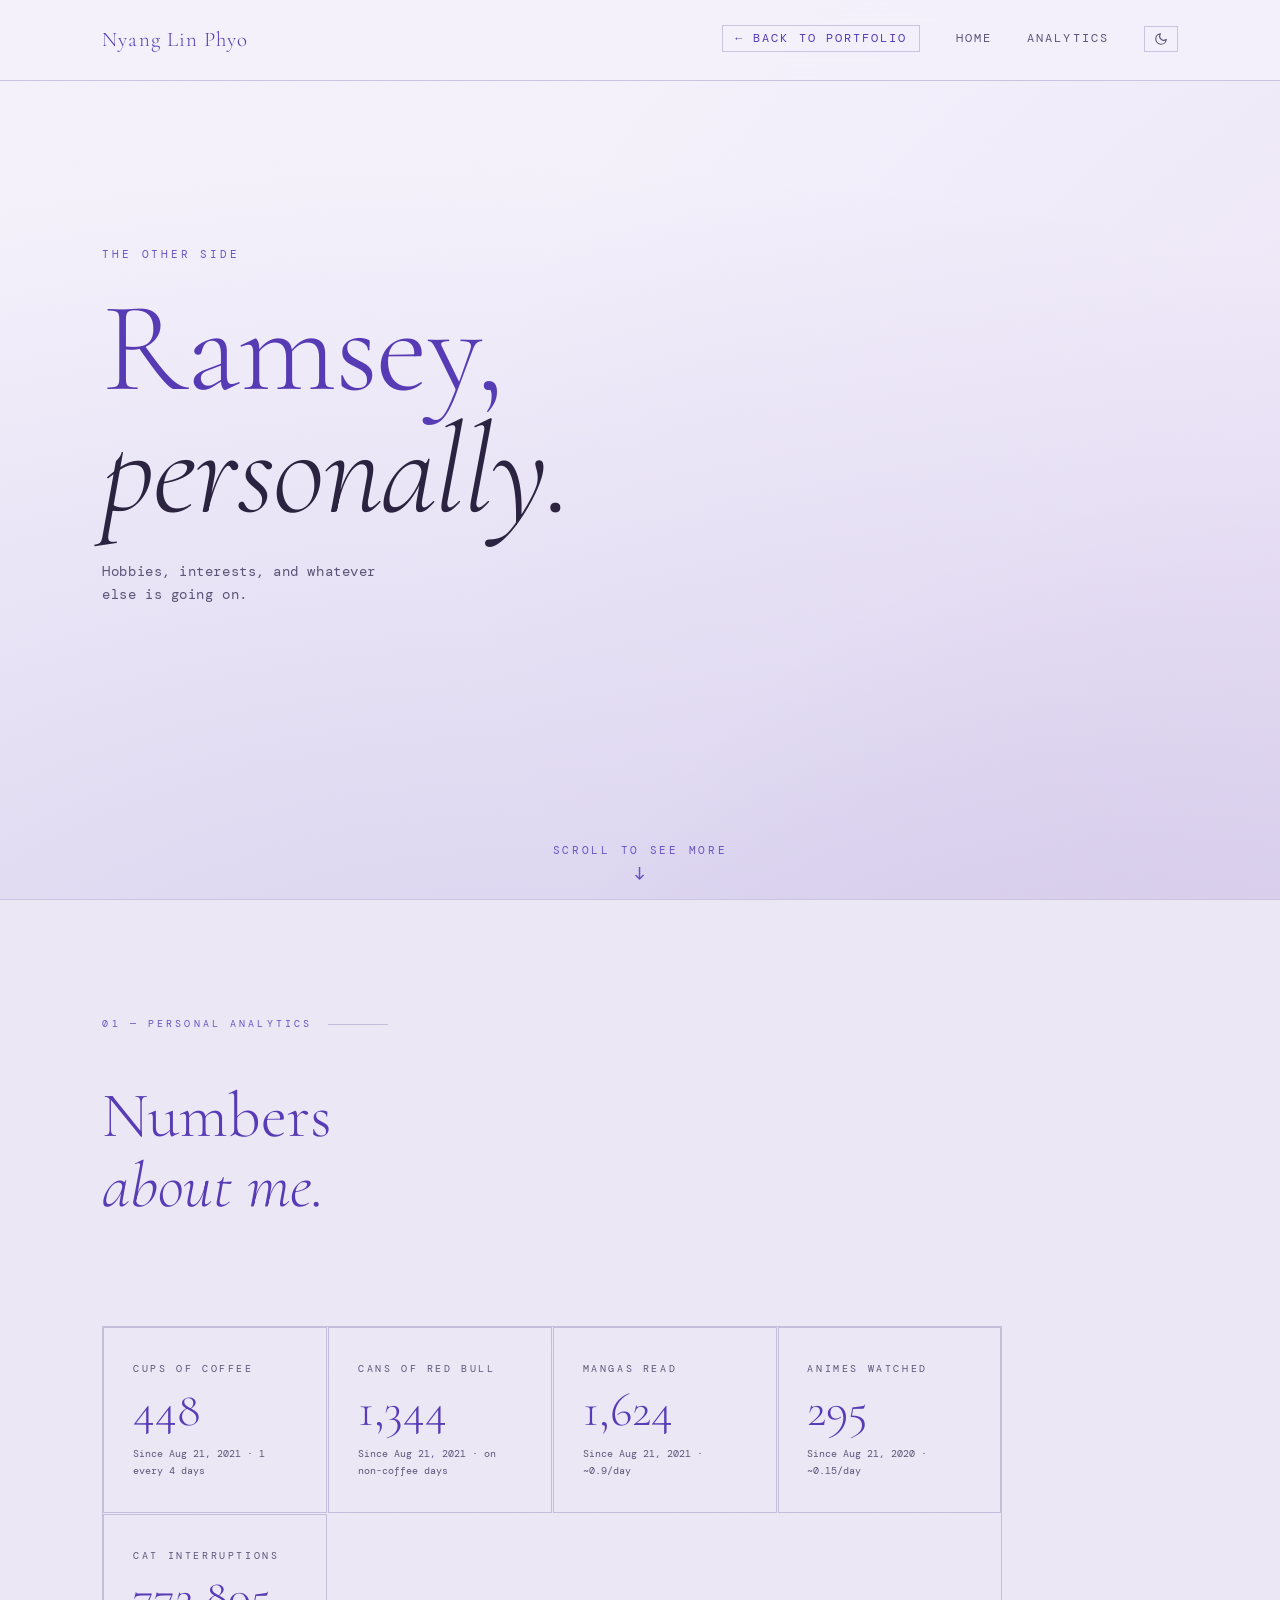
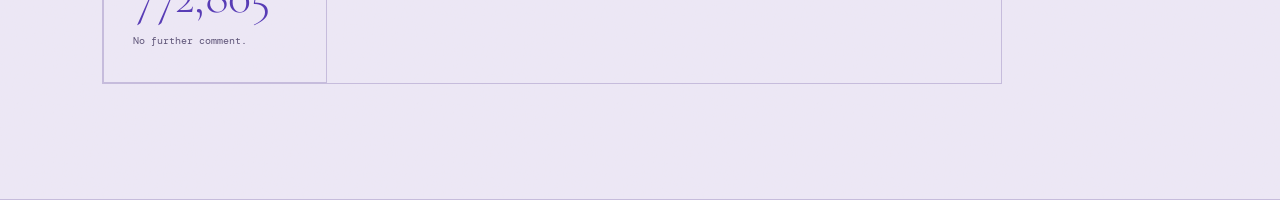
==== commit 101b20bf: "cleaned up code and added light mode" ====
--- a/personal.html
+++ b/personal.html
@@ -5,79 +5,104 @@
     <meta charset="UTF-8" />
     <meta name="viewport" content="width=device-width, initial-scale=1.0" />
     <title>personal~</title>
+    <meta name="description" content="The personal side of Nyang Lin Phyo (Ramsey) — hobbies, caffeine statistics and other things." />
+
     <link rel="preconnect" href="https://fonts.googleapis.com" />
     <link
         href="https://fonts.googleapis.com/css2?family=Cormorant+Garamond:ital,wght@0,300;0,400;1,300&family=DM+Mono:wght@300;400&display=swap"
         rel="stylesheet" />
-    <link rel="icon" href="assets/R.png" type="image/png">
-    <link rel="stylesheet" href="css/styles.css">
-
-    <style>
-        #hero-personal {
-            background: var(--bg);
-        }
-
-        #analytics {
-            background: var(--bg2);
-        }
-    </style>
-</head>
-
-<body>
-
-    <!-- NAV -->
-    <nav>
-        <a href="index.html" class="nav-logo">Nyang Lin Phyo</a>
-        <ul class="nav-links">
-            <li><a href="index.html" class="nav-back">← Back to Portfolio</a></li>
-            <li><a href="#hero-personal">Home</a></li>
-            <li><a href="#analytics">Analytics</a></li>
-        </ul>
-    </nav>
-
-    <!-- ── HERO ── -->
-    <section class="layer" id="hero-personal">
-        <div class="hero-gradient"></div>
-        <p class="hero-eyebrow fade-up">The other side</p>
-        <h1 class="hero-name fade-up">Ramsey,<br /><em>personally.</em></h1>
-        <p class="hero-sub fade-up">
-            Hobbies, interests, and whatever else is going on.
-        </p>
-
-        <div class="hero-scroll-indicator">
-            <span>Scroll to see more</span>
-
-            <svg width="18" height="18" viewBox="0 0 18 18" fill="none" stroke="currentColor" stroke-width="1.5">
-                <line x1="9" y1="2" x2="9" y2="14" />
-                <polyline points="5,10 9,14 13,10" />
-            </svg>
-        </div>
-    </section>
-
-    <!-- ── ANALYTICS ── -->
-    <section class="layer" id="analytics">
-        <p class="section-label fade-up">01 — Personal Analytics</p>
-        <h2 class="section-header fade-up">Numbers<br /><em>about me.</em></h2>
-        <div class="stat-grid" id="analyticsGrid"></div>
-    </section>
-
-    <!-- FADE-IN OBSERVER -->
-    <script>
-        const observer = new IntersectionObserver(entries => {
-            entries.forEach(e => {
-                if (e.isIntersecting) {
-                    e.target.querySelectorAll('.fade-up').forEach((el, i) => {
-                        setTimeout(() => el.classList.add('visible'), i * 90);
-                    });
-                }
-            });
-        }, { threshold: 0.15 });
-        document.querySelectorAll('.layer').forEach(s => observer.observe(s));
-    </script>
-
-    <!-- ANALYTICS CALCULATIONS + TICK-UP -->
+    <link rel="icon" href="assets/R.png" type="image/png" />
+
+    <!-- apply saved / OS theme before paint to avoid a flash -->
     <script>
         (function () {
+            const saved = localStorage.getItem('theme');
+            document.documentElement.dataset.theme =
+                saved ?? (matchMedia('(prefers-color-scheme: light)').matches ? 'light' : 'dark');
+        })();
+    </script>
+
+    <link rel="stylesheet" href="css/styles.css" />
+</head>
+
+<body>
+
+    <a class="skip-link" href="#main">Skip to main content</a>
+
+    <!-- ══ ICON LIBRARY ══ -->
+    <svg xmlns="http://www.w3.org/2000/svg" style="display: none">
+        <symbol id="icon-sun" viewBox="0 0 24 24" fill="none" stroke="currentColor" stroke-width="2"
+            stroke-linecap="round">
+            <circle cx="12" cy="12" r="4" />
+            <path
+                d="M12 2v2M12 20v2M4.93 4.93l1.41 1.41M17.66 17.66l1.41 1.41M2 12h2M20 12h2M4.93 19.07l1.41-1.41M17.66 6.34l1.41-1.41" />
+        </symbol>
+        <symbol id="icon-moon" viewBox="0 0 24 24" fill="none" stroke="currentColor" stroke-width="2"
+            stroke-linecap="round" stroke-linejoin="round">
+            <path d="M21 12.79A9 9 0 1 1 11.21 3 7 7 0 0 0 21 12.79z" />
+        </symbol>
+    </svg>
+
+    <!-- ══ HEADER / NAV ══ -->
+    <header>
+        <nav aria-label="Primary">
+            <a href="index.html" class="nav-logo">Nyang Lin Phyo</a>
+            <ul class="nav-links">
+                <li><a href="index.html" class="nav-back">← Back to Portfolio</a></li>
+                <li><a href="#hero-personal">Home</a></li>
+                <li><a href="#analytics">Analytics</a></li>
+                <li>
+                    <button type="button" id="themeToggle" class="theme-toggle" aria-pressed="false">
+                        <svg class="icon-sun" width="14" height="14" aria-hidden="true">
+                            <use href="#icon-sun" />
+                        </svg>
+                        <svg class="icon-moon" width="14" height="14" aria-hidden="true">
+                            <use href="#icon-moon" />
+                        </svg>
+                    </button>
+                </li>
+            </ul>
+        </nav>
+    </header>
+
+    <main id="main">
+
+        <!-- ── HERO ── -->
+        <section class="layer" id="hero-personal" aria-labelledby="personal-hero-heading">
+            <div class="hero-gradient" aria-hidden="true"></div>
+            <p class="hero-eyebrow fade-up">The other side</p>
+            <h1 class="hero-name fade-up" id="personal-hero-heading">Ramsey,<br /><em>personally.</em></h1>
+            <p class="hero-sub fade-up">
+                Hobbies, interests, and whatever else is going on.
+            </p>
+
+            <div class="hero-scroll-indicator" aria-hidden="true">
+                <span>Scroll to see more</span>
+                <svg width="18" height="18" viewBox="0 0 18 18" fill="none" stroke="currentColor" stroke-width="1.5">
+                    <line x1="9" y1="2" x2="9" y2="14" />
+                    <polyline points="5,10 9,14 13,10" />
+                </svg>
+            </div>
+        </section>
+
+        <!-- ── ANALYTICS ── -->
+        <section class="layer" id="analytics" aria-labelledby="analytics-heading">
+            <p class="section-label fade-up">01 — Personal Analytics</p>
+            <h2 class="section-header fade-up" id="analytics-heading">Numbers<br /><em>about me.</em></h2>
+            <div class="stat-grid" id="analyticsGrid"></div>
+        </section>
+
+    </main>
+
+    <!-- page behaviour -->
+    <script src="js/main.js"></script>
+
+    <!-- ANALYTICS CALCULATIONS + TICK-UP (personal-specific) -->
+    <script>
+        (function () {
+            'use strict';
+
+            const reducedMotion = window.matchMedia('(prefers-reduced-motion: reduce)').matches;
             const now = new Date();
 
             function daysSince(dateStr) {
@@ -111,7 +136,7 @@
 
                 const val = document.createElement('span');
                 val.className = 'stat-value';
-                val.textContent = s.text ?? '0';
+                val.textContent = reducedMotion ? (s.text ?? s.target.toLocaleString()) : (s.text ?? '0');
 
                 const note = document.createElement('span');
                 note.className = 'stat-note';
@@ -125,16 +150,19 @@
                 valueEls.push({ el: val, target: s.target });
             });
 
-            // tick-up on scroll into view (fires once)
+            /* Count-up animation on first scroll into view */
+            if (reducedMotion) return; // values were set to their final state above
+
             let animated = false;
 
             function animateCounters() {
                 if (animated) return;
                 animated = true;
+
                 const duration = 1600;
                 const start = performance.now();
 
-                function easeOut(t) { return 1 - Math.pow(1 - t, 3); }
+                const easeOut = t => 1 - Math.pow(1 - t, 3);
 
                 const tooManyEl = valueEls.find(v => v.target == null)?.el;
                 const tooManyDuration = 2600;
@@ -148,13 +176,11 @@
                         el.textContent = Math.floor(ease * target).toLocaleString();
                     });
 
-                    // Cat interruptions
+                    /* "Cat Interruptions" counts up to a big number, then reveals the truth */
                     if (tooManyEl) {
                         const tp = Math.min((ts - start) / tooManyDuration, 1);
-
                         if (tp < 1) {
-                            const count = Math.floor(easeOut(tp) * 1048576);
-                            tooManyEl.textContent = count.toLocaleString();
+                            tooManyEl.textContent = Math.floor(easeOut(tp) * 1048576).toLocaleString();
                         } else {
                             tooManyEl.textContent = 'Too Many';
                         }
@@ -167,11 +193,8 @@
             }
 
             const counterObserver = new IntersectionObserver(entries => {
-                entries.forEach(e => {
-                    if (e.isIntersecting) {
-                        document.getElementById('analytics')
-                            .querySelectorAll('.fade-up')
-                            .forEach((el, i) => setTimeout(() => el.classList.add('visible'), i * 80));
+                entries.forEach(entry => {
+                    if (entry.isIntersecting) {
                         animateCounters();
                         counterObserver.disconnect();
                     }
@@ -184,4 +207,4 @@
 
 </body>
 
-</html>+</html>
--- a/css/styles.css
+++ b/css/styles.css
@@ -1,24 +1,71 @@
 /* ═══════════════════════════════════════════════════
-   TOKENS
+   NYANG LIN PHYO — styles.css
+
+   Contents
+     1. Tokens            (dark default + light theme)
+     2. Reset & base
+     3. Accessibility helpers
+     4. Nav
+     5. Layout: layers, labels, headers
+     6. About grid
+     7. Projects
+     8. Demo embed
+     9. Contact & footer
+    10. Links
+    11. Hero
+    12. Fade-up reveal
+    13. Floating cat & cat jail
+    14. Stat grid        (personal page)
+    15. Projects page
+    16. Section backgrounds
+    17. Responsive
 ═══════════════════════════════════════════════════ */
+
+/* ── 1. TOKENS ────────────────────────────────────── */
 :root {
+    color-scheme: dark;
+
     --bg: #0d0b14;
     --bg2: #120f1e;
     --bg3: #0f0c1a;
     --purple: #d4b8ff;
     --purple-dim: #a87fe8;
-    --purple-lo: #2a1e4a;
     --text: #ede8ff;
-    --muted: #7a6fa0;
+    --muted: #9286b8;
     --line: rgba(201, 184, 240, 0.15);
     --glow: rgba(201, 184, 240, 0.08);
+    --nav-bg: rgba(13, 11, 20, 0.85);
+    --surface: rgba(255, 255, 255, 0.02);
+    --jail-fill: rgba(42, 30, 74, 0.45);
+    --jail-bar: #c9b8f0;
+    --cat-shadow: rgba(201, 184, 240, 0.18);
+    --noise-opacity: 0.4;
+
     --serif: 'Cormorant Garamond', Georgia, serif;
     --mono: 'DM Mono', monospace;
 }
 
-/* ═══════════════════════════════════════════════════
-   RESET
-═══════════════════════════════════════════════════ */
+:root[data-theme='light'] {
+    color-scheme: light;
+
+    --bg: #f4f1fb;
+    --bg2: #ece7f5;
+    --bg3: #f0ecf8;
+    --purple: #573bb5;
+    --purple-dim: #6a52c4;
+    --text: #2b2340;
+    --muted: #5e5478;
+    --line: rgba(86, 62, 145, 0.25);
+    --glow: rgba(87, 59, 181, 0.07);
+    --nav-bg: rgba(244, 241, 251, 0.88);
+    --surface: rgba(87, 59, 181, 0.03);
+    --jail-fill: rgba(87, 59, 181, 0.1);
+    --jail-bar: #6a52c4;
+    --cat-shadow: rgba(106, 82, 196, 0.25);
+    --noise-opacity: 0.3;
+}
+
+/* ── 2. RESET & BASE ─────────────────────────────── */
 *,
 *::before,
 *::after {
@@ -29,6 +76,8 @@
 
 html {
     scroll-behavior: smooth;
+    scroll-padding-top: 5rem;
+    background: var(--bg);
 }
 
 body {
@@ -38,6 +87,7 @@
     font-size: 14px;
     line-height: 1.7;
     overflow-x: hidden;
+    transition: background-color 0.3s ease, color 0.3s ease;
 }
 
 a {
@@ -45,9 +95,30 @@
     text-decoration: none;
 }
 
-/* ═══════════════════════════════════════════════════
-   NAV
-═══════════════════════════════════════════════════ */
+/* ── 3. ACCESSIBILITY HELPERS ────────────────────── */
+.skip-link {
+    position: fixed;
+    top: -100%;
+    left: 0;
+    z-index: 200;
+    background: var(--purple);
+    color: var(--bg);
+    font-size: 0.72rem;
+    letter-spacing: 0.18em;
+    text-transform: uppercase;
+    padding: 0.7rem 1.4rem;
+}
+
+.skip-link:focus {
+    top: 0;
+}
+
+:focus-visible {
+    outline: 2px solid var(--purple);
+    outline-offset: 3px;
+}
+
+/* ── 4. NAV ──────────────────────────────────────── */
 nav {
     position: fixed;
     top: 0;
@@ -58,9 +129,10 @@
     justify-content: space-between;
     align-items: center;
     padding: 1.4rem clamp(2rem, 8vw, 9rem);
-    background: rgba(13, 11, 20, 0.85);
+    background: var(--nav-bg);
     backdrop-filter: blur(12px);
     border-bottom: 1px solid var(--line);
+    transition: background 0.3s ease;
 }
 
 .nav-logo {
@@ -87,12 +159,8 @@
 
 .nav-links a:hover {
     color: var(--purple);
-    text-decoration: none;
-}
-
-/* ═══════════════════════════════════════════════════
-   NAV BACK
-═══════════════════════════════════════════════════ */
+}
+
 .nav-back {
     color: var(--purple) !important;
     border: 1px solid var(--line);
@@ -104,15 +172,47 @@
     color: var(--text) !important;
     border-color: var(--purple-dim);
     background: var(--glow);
-    text-decoration: none;
-}
-
-/* ═══════════════════════════════════════════════════
-   LAYER  (full-height section)
-═══════════════════════════════════════════════════ */
+}
+
+/* theme toggle (dark: shows sun → switch to light) */
+.theme-toggle {
+    display: inline-flex;
+    align-items: center;
+    justify-content: center;
+    background: none;
+    border: 1px solid var(--line);
+    color: var(--muted);
+    padding: 0.3rem 0.55rem;
+    font: inherit;
+    cursor: pointer;
+    transition: color 0.2s, border-color 0.2s, background 0.2s;
+}
+
+.theme-toggle:hover {
+    color: var(--purple);
+    border-color: var(--purple-dim);
+    background: var(--glow);
+}
+
+.theme-toggle svg {
+    display: block;
+}
+
+.theme-toggle .icon-moon {
+    display: none;
+}
+
+:root[data-theme='light'] .theme-toggle .icon-sun {
+    display: none;
+}
+
+:root[data-theme='light'] .theme-toggle .icon-moon {
+    display: block;
+}
+
+/* ── 5. LAYOUT ───────────────────────────────────── */
 .layer {
     min-height: 100vh;
-    scroll-snap-align: start;
     display: flex;
     flex-direction: column;
     justify-content: center;
@@ -120,6 +220,7 @@
     position: relative;
     overflow: hidden;
     border-bottom: 1px solid var(--line);
+    transition: background 0.3s ease;
 }
 
 /* noise texture overlay on every layer */
@@ -131,12 +232,9 @@
     background-repeat: repeat;
     background-size: 200px;
     pointer-events: none;
-    opacity: 0.4;
-}
-
-/* ═══════════════════════════════════════════════════
-   SECTION LABEL
-═══════════════════════════════════════════════════ */
+    opacity: var(--noise-opacity);
+}
+
 .section-label {
     font-size: 0.65rem;
     letter-spacing: 0.3em;
@@ -156,9 +254,16 @@
     background: var(--line);
 }
 
-/* ═══════════════════════════════════════════════════
-   ABOUT GRID  (2-col layout used in About + Skills)
-═══════════════════════════════════════════════════ */
+.section-header {
+    font-family: var(--serif);
+    font-size: clamp(2rem, 5vw, 4rem);
+    font-weight: 300;
+    color: var(--purple);
+    margin-bottom: 3.5rem;
+    line-height: 1.1;
+}
+
+/* ── 6. ABOUT GRID (About + Skills) ─────────────── */
 .about-grid {
     display: grid;
     grid-template-columns: 1fr 1fr;
@@ -202,50 +307,10 @@
     color: var(--text);
 }
 
-/* ═══════════════════════════════════════════════════
-   SECTION HEADER
-═══════════════════════════════════════════════════ */
-.section-header {
-    font-family: var(--serif);
-    font-size: clamp(2rem, 5vw, 4rem);
-    font-weight: 300;
-    color: var(--purple);
-    margin-bottom: 3.5rem;
-    line-height: 1.1;
-}
-
-/* ═══════════════════════════════════════════════════
-   SKILLS GRID
-═══════════════════════════════════════════════════ */
-.skills-grid {
-    display: grid;
-    grid-template-columns: repeat(auto-fill, minmax(160px, 1fr));
-    gap: 1px;
-    border: 1px solid var(--line);
-    max-width: 820px;
-}
-
-.skill-cell {
-    padding: 1.3rem 1.5rem;
-    border: 1px solid var(--line);
-    font-size: 0.75rem;
-    letter-spacing: 0.08em;
-    color: var(--muted);
-    transition: background 0.2s, color 0.2s;
-}
-
-.skill-cell:hover {
-    background: var(--glow);
-    color: var(--purple);
-}
-
-/* ═══════════════════════════════════════════════════
-   PROJECT LIST
-═══════════════════════════════════════════════════ */
+/* ── 7. PROJECTS ────────────────────────────────── */
 .project-list {
     display: flex;
     flex-direction: column;
-    gap: 0;
     max-width: 860px;
 }
 
@@ -299,15 +364,16 @@
     color: var(--purple-dim);
 }
 
-/* ═══════════════════════════════════════════════════
-   DEMO EMBED
-═══════════════════════════════════════════════════ */
+.projects-more {
+    margin-top: 2rem;
+}
+
+/* ── 8. DEMO EMBED ──────────────────────────────── */
 .project-demo-container {
     margin-top: 1.5rem;
     width: 100%;
     display: flex;
     flex-direction: column;
-    justify-content: flex-start;
     align-items: flex-start;
 }
 
@@ -330,7 +396,7 @@
     display: flex;
     align-items: center;
     justify-content: center;
-    background: rgba(255, 255, 255, 0.02);
+    background: var(--surface);
     backdrop-filter: blur(6px);
 }
 
@@ -371,15 +437,7 @@
     text-transform: uppercase;
 }
 
-@media (max-width: 700px) {
-    .demo-mobile-note {
-        display: block;
-    }
-}
-
-/* ═══════════════════════════════════════════════════
-   CONTACT
-═══════════════════════════════════════════════════ */
+/* ── 9. CONTACT & FOOTER ────────────────────────── */
 .contact-big {
     font-family: var(--serif);
     font-size: clamp(2.5rem, 8vw, 7rem);
@@ -422,12 +480,8 @@
 
 .contact-link a:hover {
     color: var(--text);
-    text-decoration: none;
-}
-
-/* ═══════════════════════════════════════════════════
-   FOOTER
-═══════════════════════════════════════════════════ */
+}
+
 footer {
     position: absolute;
     bottom: 2.5rem;
@@ -435,6 +489,7 @@
     right: clamp(2rem, 8vw, 9rem);
     display: flex;
     justify-content: space-between;
+    align-items: center;
     font-size: 0.65rem;
     color: var(--muted);
     letter-spacing: 0.1em;
@@ -442,22 +497,38 @@
     padding-top: 1rem;
 }
 
-/* ═══════════════════════════════════════════════════
-   LINKS
-═══════════════════════════════════════════════════ */
+.footer-meow {
+    background: none;
+    border: none;
+    font: inherit;
+    color: inherit;
+    letter-spacing: inherit;
+    cursor: pointer;
+    display: inline-block;
+    animation: sway 3s ease-in-out infinite;
+    animation-delay: 2s;
+}
+
+@keyframes sway {
+
+    0%,
+    100% {
+        transform: translateX(0);
+    }
+
+    50% {
+        transform: translateX(10px);
+    }
+}
+
+/* ── 10. LINKS ──────────────────────────────────── */
 .link {
     display: inline-flex;
     align-items: center;
     gap: 6px;
     font-size: 1.1rem;
     color: var(--purple);
-    text-decoration: none;
     transition: transform 0.2s ease, opacity 0.2s ease;
-}
-
-.link-left:hover {
-    opacity: 0.85;
-    transform: translateX(-3px);
 }
 
 .link-right:hover {
@@ -465,37 +536,7 @@
     transform: translateX(3px);
 }
 
-/* ═══════════════════════════════════════════════════
-   FADE-UP ANIMATION
-═══════════════════════════════════════════════════ */
-.fade-up {
-    opacity: 0;
-    transform: translateY(28px);
-    transition: opacity 0.7s ease, transform 0.7s ease;
-}
-
-.fade-up.visible {
-    opacity: 1;
-    transform: translateY(0);
-}
-
-/* ═══════════════════════════════════════════════════
-   ANIMATED NOISE GRADIENT  (hero use)
-═══════════════════════════════════════════════════ */
-@keyframes gradientShift {
-    0% {
-        background-position: 0% 50%;
-    }
-
-    50% {
-        background-position: 100% 50%;
-    }
-
-    100% {
-        background-position: 0% 50%;
-    }
-}
-
+/* ── 11. HERO ───────────────────────────────────── */
 .hero-gradient {
     position: absolute;
     inset: 0;
@@ -508,50 +549,18 @@
     z-index: 0;
 }
 
-.hero-gradient::after {
-    content: '';
-    position: absolute;
-    inset: 0;
-    background-image: url("data:image/svg+xml,%3Csvg viewBox='0 0 512 512' xmlns='http://www.w3.org/2000/svg'%3E%3Cfilter id='g'%3E%3CfeTurbulence type='fractalNoise' baseFrequency='0.75' numOctaves='4' stitchTiles='stitch'/%3E%3C/filter%3E%3Crect width='100%25' height='100%25' filter='url(%23g)' opacity='0.04'/%3E%3C/svg%3E");
-    background-size: 256px;
-    pointer-events: none;
-}
-
-/* ═══════════════════════════════════════════════════
-   HERO PHOTO
-═══════════════════════════════════════════════════ */
-.hero-photo {
-    position: absolute;
-    right: clamp(1rem, 8vw, 10rem);
-    top: 20%;
-    transform: translateY(-50%);
-    width: 22vw;
-    height: 30vw;
-    max-width: 300px;
-    max-height: 420px;
-    min-width: 120px;
-    min-height: 160px;
-    overflow: hidden;
-    border: 1px solid var(--line);
-    z-index: 1;
-}
-
-.hero-photo img {
-    width: 100%;
-    height: 100%;
-    object-fit: cover;
-    object-position: center top;
-    filter: grayscale(20%) brightness(0.88);
-    transition: filter 0.4s;
-}
-
-.hero-photo:hover img {
-    filter: grayscale(0%) brightness(1);
-}
-
-/* ═══════════════════════════════════════════════════
-   HERO TEXT
-═══════════════════════════════════════════════════ */
+@keyframes gradientShift {
+
+    0%,
+    100% {
+        background-position: 0% 50%;
+    }
+
+    50% {
+        background-position: 100% 50%;
+    }
+}
+
 .hero-eyebrow {
     font-size: 0.7rem;
     letter-spacing: 0.25em;
@@ -589,84 +598,106 @@
     z-index: 1;
 }
 
-.hero-cta {
-    display: inline-flex;
+.hero-scroll-indicator {
+    position: absolute;
+    left: 50%;
+    bottom: 1rem;
+    transform: translateX(-50%);
+    display: flex;
+    flex-direction: column;
     align-items: center;
-    gap: 0.7rem;
-    font-size: 0.72rem;
+    gap: 0.35rem;
+    color: var(--purple-dim);
+    font-size: 0.68rem;
+    letter-spacing: 0.25em;
+    text-transform: uppercase;
+    z-index: 5;
+    pointer-events: none;
+    animation: heroArrowBounce 2s ease-in-out infinite;
+}
+
+.hero-scroll-indicator svg {
+    width: 18px;
+    height: 18px;
+}
+
+@keyframes heroArrowBounce {
+
+    0%,
+    100% {
+        transform: translateX(-50%) translateY(0);
+    }
+
+    50% {
+        transform: translateX(-50%) translateY(10px);
+    }
+}
+
+/* hero photo (index page, absolute container) */
+.hero-photo-wrap {
+    position: absolute;
+    right: clamp(1rem, 8vw, 10rem);
+    top: 245px;
+    z-index: 10;
+}
+
+.hero-photo-wrap a {
+    display: block;
+    width: 18vw;
+    height: 25vw;
+    max-width: 260px;
+    max-height: 360px;
+    overflow: hidden;
+    border: 1px solid var(--line);
+    cursor: pointer;
+}
+
+.hero-photo-wrap a img {
+    width: 100%;
+    height: 100%;
+    object-fit: cover;
+    object-position: center top;
+    filter: grayscale(20%) brightness(0.88);
+    transition: filter 0.4s;
+    display: block;
+}
+
+.hero-photo-wrap a:hover img {
+    filter: grayscale(0%) brightness(1);
+}
+
+.hero-photo-wrap::after {
+    content: '→ personal';
+    position: absolute;
+    bottom: -1.6rem;
+    left: 0;
+    right: 0;
+    text-align: center;
+    font-size: 0.68rem;
     letter-spacing: 0.2em;
     text-transform: uppercase;
-    color: var(--purple);
-    border: 1px solid var(--line);
-    padding: 0.75rem 1.6rem;
-    transition: background 0.2s, border-color 0.2s;
-    position: relative;
-    z-index: 1;
-}
-
-.hero-cta:hover {
-    background: var(--glow);
-    border-color: var(--purple-dim);
-    text-decoration: none;
-}
-
-/* ═══════════════════════════════════════════════════
-   SWAY
-═══════════════════════════════════════════════════ */
-@keyframes sway {
-    0% {
-        transform: translateX(0);
-    }
-
-    50% {
-        transform: translateX(10px);
-    }
-
-    100% {
-        transform: translateX(0);
-    }
-}
-
-footer span:last-child {
-    display: inline-block;
-    animation: sway 3s ease-in-out infinite;
-    animation-delay: 2s;
-    cursor: pointer;
-}
-
-/* ═══════════════════════════════════════════════════
-   RESPONSIVE
-═══════════════════════════════════════════════════ */
-@media (max-width: 700px) {
-    .about-grid {
-        grid-template-columns: 1fr;
-        gap: 2.5rem;
-    }
-
-    .project-item {
-        grid-template-columns: 2rem 1fr;
-    }
-
-    .project-tags {
-        display: none;
-    }
-
-    .contact-links {
-        gap: 2rem;
-    }
-
-    .nav-links {
-        display: none;
-    }
-
-    .hero-photo {
-        display: none;
-    }
-}
-
-/* ═══════════════════════════════════════════════════
-   FLOATING CAT
-═══════════════════════════════════════════════════ */
+    color: var(--purple-dim);
+    opacity: 0;
+    transition: opacity 0.3s;
+}
+
+.hero-photo-wrap:hover::after {
+    opacity: 1;
+}
+
+/* ── 12. FADE-UP REVEAL ─────────────────────────── */
+.fade-up {
+    opacity: 0;
+    transform: translateY(28px);
+    transition: opacity 0.7s ease, transform 0.7s ease;
+}
+
+.fade-up.visible {
+    opacity: 1;
+    transform: translateY(0);
+}
+
+/* ── 13. FLOATING CAT & CAT JAIL ────────────────── */
 .floating-cat {
     position: fixed;
     left: 0;
@@ -683,108 +714,9 @@
 .floating-cat img {
     width: 100%;
     display: block;
-    filter: drop-shadow(0 0 18px rgba(201, 184, 240, 0.18));
-}
-
-@media (max-width: 900px) {
-    .floating-cat {
-        display: none;
-    }
-}
-
-/* ═══════════════════════════════════════════════════
-   STAT GRID
-═══════════════════════════════════════════════════ */
-.stat-grid {
-    display: grid;
-    grid-template-columns: repeat(auto-fill, minmax(220px, 1fr));
-    gap: 1px;
-    border: 1px solid var(--line);
-    max-width: 900px;
-    margin-top: 3rem;
-}
-
-.stat-cell {
-    padding: 2rem 1.8rem;
-    border: 1px solid var(--line);
-    display: flex;
-    flex-direction: column;
-    gap: 0.5rem;
-    transition: background 0.2s;
-}
-
-.stat-cell:hover {
-    background: var(--glow);
-}
-
-.stat-label {
-    font-size: 0.6rem;
-    letter-spacing: 0.25em;
-    text-transform: uppercase;
-    color: var(--muted);
-}
-
-.stat-value {
-    font-family: var(--serif);
-    font-size: clamp(2rem, 4vw, 3rem);
-    font-weight: 300;
-    color: var(--purple);
-    line-height: 1;
-}
-
-.stat-note {
-    font-size: 0.65rem;
-    color: var(--muted);
-    margin-top: 0.2rem;
-}
-
-@media (max-width: 700px) {
-    .stat-grid {
-        grid-template-columns: 1fr 1fr;
-    }
-}
-
-/* ═══════════════════════════════════════════════════
-   HERO SCROLL INDICATOR
-═══════════════════════════════════════════════════ */
-.hero-scroll-indicator {
-    position: absolute;
-    left: 50%;
-    bottom: 1rem;
-    transform: translateX(-50%);
-    display: flex;
-    flex-direction: column;
-    align-items: center;
-    gap: 0.35rem;
-    color: var(--purple-dim);
-    font-size: 0.55rem;
-    letter-spacing: 0.25em;
-    text-transform: uppercase;
-    z-index: 5;
-    pointer-events: none;
-    animation: heroArrowBounce 2s ease-in-out infinite;
-}
-
-.hero-scroll-indicator svg {
-    width: 18px;
-    height: 18px;
-}
-
-@keyframes heroArrowBounce {
-
-    0%,
-    100% {
-        transform: translateX(-50%) translateY(0);
-    }
-
-    50% {
-        transform: translateX(-50%) translateY(10px);
-    }
-}
-
-/* ═══════════════════════════════════════════════════
-   CAT JAIL
-═══════════════════════════════════════════════════ */
+    filter: drop-shadow(0 0 18px var(--cat-shadow));
+}
+
 #catJail {
     position: fixed;
     right: clamp(1rem, 3vw, 3rem);
@@ -808,11 +740,23 @@
     display: block;
     width: 100px;
     height: 100px;
-    filter: drop-shadow(0 0 8px rgba(201, 184, 240, 0.18));
+    filter: drop-shadow(0 0 8px var(--cat-shadow));
+}
+
+.jail-svg rect {
+    fill: var(--jail-fill);
+    stroke: var(--jail-bar);
+    stroke-width: 1.5;
+}
+
+.jail-svg line {
+    stroke: var(--jail-bar);
+    stroke-width: 2.5;
+    stroke-linecap: round;
 }
 
 #catJail.jailed .jail-svg {
-    filter: drop-shadow(0 0 14px rgba(201, 184, 240, 0.45));
+    filter: drop-shadow(0 0 14px var(--cat-shadow));
 }
 
 #jailedCatImg {
@@ -829,8 +773,217 @@
     display: block;
 }
 
+.jail-label,
+.jail-drop-hint {
+    position: absolute;
+    left: 0;
+    right: 0;
+    text-align: center;
+    font-size: 0.65rem;
+    letter-spacing: 0.2em;
+    text-transform: uppercase;
+    color: var(--purple-dim);
+    opacity: 0;
+    transition: opacity 0.3s;
+    white-space: nowrap;
+    pointer-events: none;
+}
+
+.jail-label {
+    top: -1.6rem;
+    font-family: var(--mono);
+}
+
+.jail-drop-hint {
+    bottom: -1.4rem;
+}
+
+/* ── 14. STAT GRID (personal page) ──────────────── */
+.stat-grid {
+    display: grid;
+    grid-template-columns: repeat(auto-fill, minmax(220px, 1fr));
+    gap: 1px;
+    border: 1px solid var(--line);
+    max-width: 900px;
+    margin-top: 3rem;
+}
+
+.stat-cell {
+    padding: 2rem 1.8rem;
+    border: 1px solid var(--line);
+    display: flex;
+    flex-direction: column;
+    gap: 0.5rem;
+    transition: background 0.2s;
+}
+
+.stat-cell:hover {
+    background: var(--glow);
+}
+
+.stat-label {
+    font-size: 0.65rem;
+    letter-spacing: 0.25em;
+    text-transform: uppercase;
+    color: var(--muted);
+}
+
+.stat-value {
+    font-family: var(--serif);
+    font-size: clamp(2rem, 4vw, 3rem);
+    font-weight: 300;
+    color: var(--purple);
+    line-height: 1;
+}
+
+.stat-note {
+    font-size: 0.65rem;
+    color: var(--muted);
+    margin-top: 0.2rem;
+}
+
+/* ── 15. PROJECTS PAGE ──────────────────────────── */
+.projects-page {
+    min-height: 100vh;
+    padding: 6rem clamp(2rem, 8vw, 9rem);
+    max-width: 1100px;
+}
+
+.page-header {
+    font-family: var(--serif);
+    font-size: clamp(2.5rem, 6vw, 5rem);
+    font-weight: 300;
+    color: var(--purple);
+    margin-bottom: 0.5rem;
+    line-height: 1;
+}
+
+.page-header em {
+    font-style: italic;
+    color: var(--text);
+}
+
+.project-section-label {
+    font-size: 0.65rem;
+    letter-spacing: 0.3em;
+    text-transform: uppercase;
+    color: var(--purple-dim);
+    padding: 2.5rem 0 0.5rem;
+    display: flex;
+    align-items: center;
+    gap: 1rem;
+}
+
+.project-section-label::after {
+    content: '';
+    flex: 1;
+    height: 1px;
+    background: var(--line);
+}
+
+/* ── 16. SECTION BACKGROUNDS ────────────────────── */
+#hero {
+    background: var(--bg);
+}
+
+#about {
+    background: var(--bg2);
+}
+
+#skills {
+    background: var(--bg3);
+}
+
+#projects {
+    background: var(--bg2);
+}
+
+#personal {
+    background: var(--bg3);
+}
+
+#contact {
+    background: var(--bg);
+}
+
+#hero-personal {
+    background: var(--bg);
+}
+
+#analytics {
+    background: var(--bg2);
+}
+
+/* ── 17. RESPONSIVE ─────────────────────────────── */
 @media (max-width: 900px) {
-    #catJail {
+
+    .floating-cat,
+    #catJail,
+    .hero-photo-wrap {
         display: none;
     }
-}+}
+
+@media (max-width: 700px) {
+
+    /* on small screens keep only the theme toggle visible */
+    .nav-links {
+        gap: 0;
+    }
+
+    .nav-links li {
+        display: none;
+    }
+
+    .nav-links li:last-child {
+        display: inline-flex;
+        margin-left: -1rem;
+    }
+
+    .about-grid {
+        grid-template-columns: 1fr;
+        gap: 2.5rem;
+    }
+
+    .project-item {
+        grid-template-columns: 2rem 1fr;
+    }
+
+    .project-tags {
+        display: none;
+    }
+
+    .contact-links {
+        gap: 2rem;
+    }
+
+    .stat-grid {
+        grid-template-columns: 1fr 1fr;
+    }
+
+    .demo-mobile-note {
+        display: block;
+    }
+}
+
+/* ── REDUCED MOTION ─────────────────────────────── */
+@media (prefers-reduced-motion: reduce) {
+
+    html {
+        scroll-behavior: auto;
+    }
+
+    *,
+    *::before,
+    *::after {
+        animation-duration: 0.01ms !important;
+        animation-iteration-count: 1 !important;
+        transition-duration: 0.01ms !important;
+    }
+
+    /* reveal content immediately instead of animating */
+    .fade-up {
+        opacity: 1;
+        transform: none;
+    }
+}
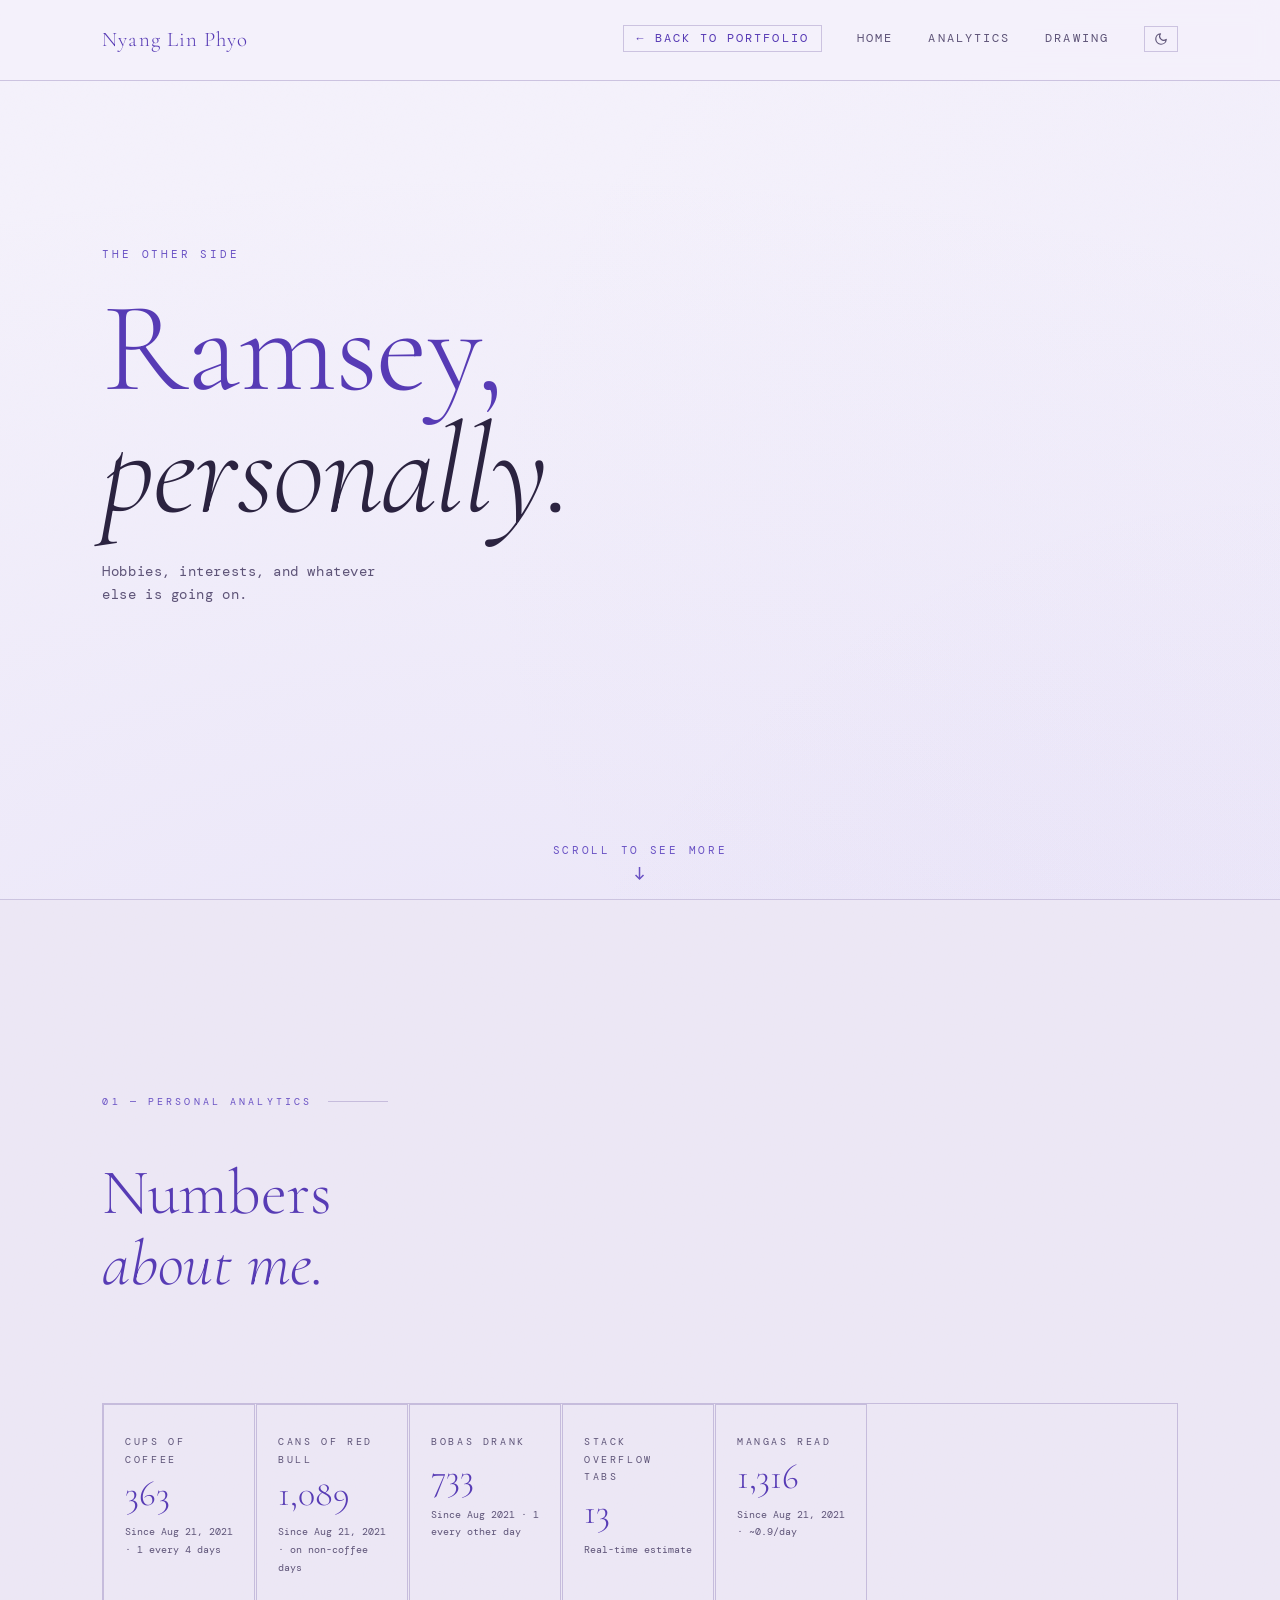
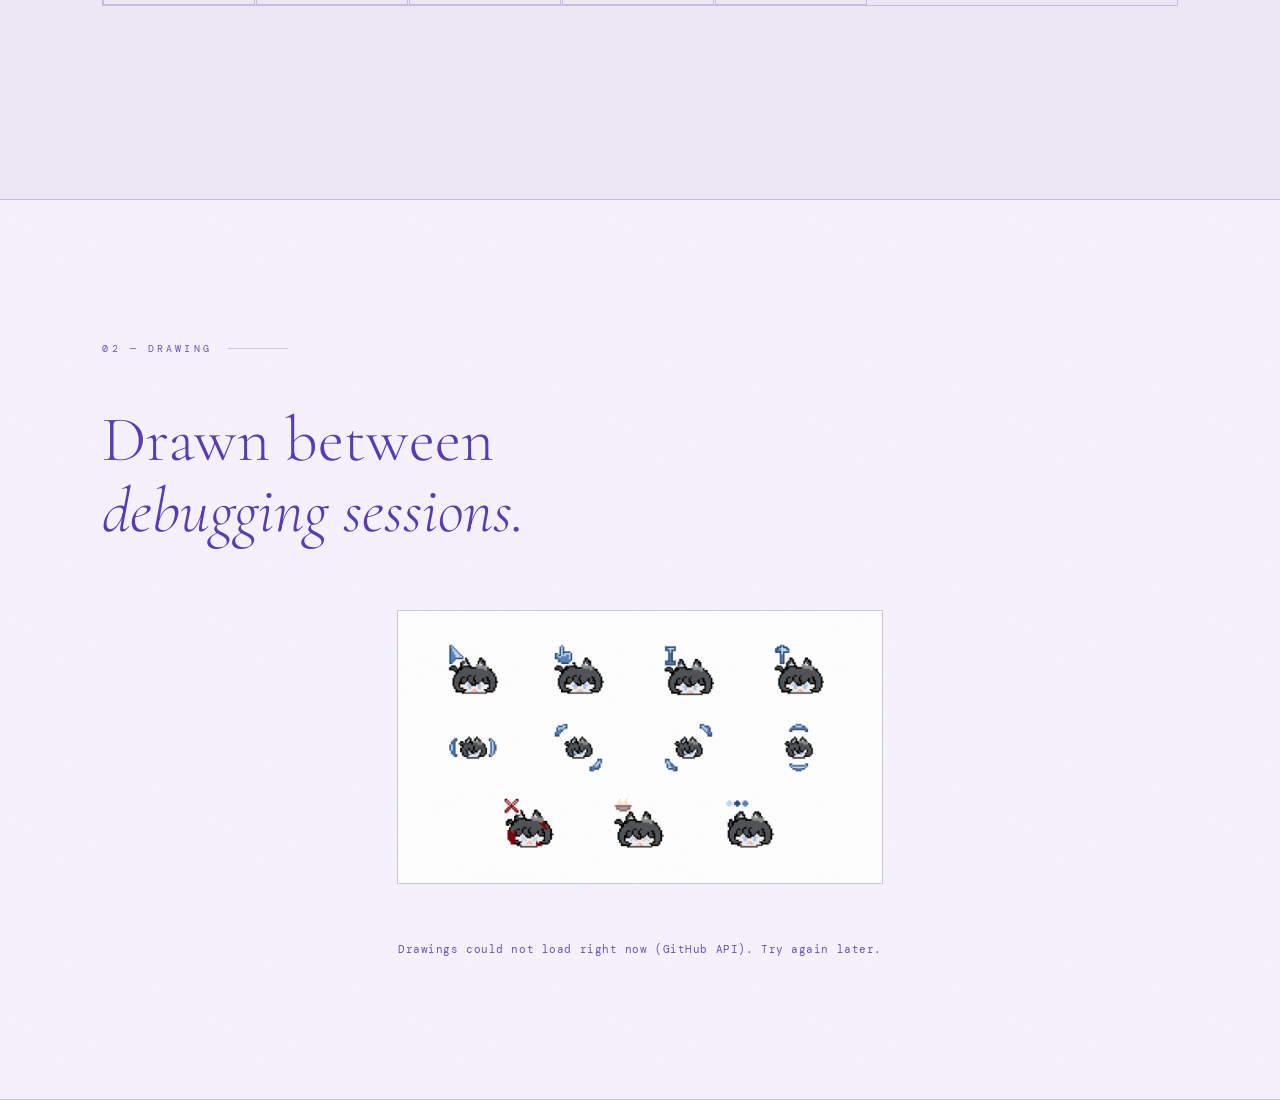
==== commit 02a5a26a: "updated personal html" ====
--- a/personal.html
+++ b/personal.html
@@ -51,6 +51,7 @@
                 <li><a href="index.html" class="nav-back">← Back to Portfolio</a></li>
                 <li><a href="#hero-personal">Home</a></li>
                 <li><a href="#analytics">Analytics</a></li>
+                <li><a href="#drawing">Drawing</a></li>
                 <li>
                     <button type="button" id="themeToggle" class="theme-toggle" aria-pressed="false">
                         <svg class="icon-sun" width="14" height="14" aria-hidden="true">
@@ -92,6 +93,23 @@
             <div class="stat-grid" id="analyticsGrid"></div>
         </section>
 
+        <!-- ── DRAWING ── -->
+        <section class="layer" id="drawing" aria-labelledby="drawing-heading">
+            <p class="section-label fade-up">02 — Drawing</p>
+            <h2 class="section-header fade-up" id="drawing-heading">
+                Drawn between<br /><em>debugging sessions.</em>
+            </h2>
+
+            <div class="art-gif-row fade-up">
+                <img src="assets/art/cursorPresentation.gif"
+                    alt="Animation of a custom cursor presentation" loading="lazy" />
+            </div>
+
+            <div class="art-row fade-up" id="artRow" aria-label="Recent drawings">
+                <p class="art-loading" id="artLoading">Loading recent drawings…</p>
+            </div>
+        </section>
+
     </main>
 
     <!-- page behaviour -->
@@ -112,6 +130,11 @@
             const coffeeDays = daysSince('2021-08-21');
             const coffeeCups = Math.floor(coffeeDays / 4);
             const redbullCans = Math.floor(coffeeDays * 0.75);
+            const bobaCount = Math.floor(daysSince('2021-08-01') / 2);
+
+            /* Stack Overflow tabs: random walk, clamped to 10..20,
+               nudged every 2-9 seconds while the page is open */
+            let soTabs = 10 + Math.floor(Math.random() * 11);
 
             const mangaBaseDays = (new Date('2025-05-15') - new Date('2021-08-21')) / (1000 * 60 * 60 * 24);
             const mangaTotal = Math.floor((1235 / mangaBaseDays) * coffeeDays);
@@ -119,11 +142,43 @@
             const animeTotal = 318; // known total as of today; update manually
 
             const stats = [
-                { label: 'Cups of Coffee', target: coffeeCups, note: 'Since Aug 21, 2021 · 1 every 4 days' },
-                { label: 'Cans of Red Bull', target: redbullCans, note: 'Since Aug 21, 2021 · on non-coffee days' },
-                { label: 'Mangas Read', target: mangaTotal, note: 'Since Aug 21, 2021 · ~0.9/day' },
-                { label: 'Animes Watched', target: animeTotal, note: 'Since Aug 21, 2020 · ~0.15/day' },
-                { label: 'Cat Interruptions', target: null, note: 'No further comment.', text: 'Too Many' },
+                {
+                    label: 'Cups of Coffee', target: coffeeCups,
+                    note: 'Since Aug 21, 2021 · 1 every 4 days',
+                    hoverNote: 'Mostly a personality now',
+                },
+                {
+                    label: 'Cans of Red Bull', target: redbullCans,
+                    note: 'Since Aug 21, 2021 · on non-coffee days',
+                    hoverNote: 'Wings: still pending',
+                },
+                {
+                    label: 'Bobas Drank', target: bobaCount,
+                    note: 'Since Aug 2021 · 1 every other day',
+                    hoverNote: '≈ ' + (bobaCount * 0.25).toFixed(1) + ' L drank', // 250 ml per boba
+                },
+                {
+                    label: 'Stack Overflow Tabs',
+                    target: null,
+                    note: 'Real-time estimate',
+                    hoverNote: 'Better than AI',
+                    text: String(soTabs),
+                    live: true,
+                },
+                {
+                    label: 'Mangas Read', target: mangaTotal,
+                    note: 'Since Aug 21, 2021 · ~0.9/day',
+                    hoverNote: 'Faster than I ship features',
+                },
+                {
+                    label: 'Animes Watched', target: animeTotal,
+                    note: 'Since Aug 21, 2020 · ~0.15/day',
+                    hoverNote: 'Sleep was optional',
+                },
+                {
+                    label: 'Cat Interruptions', target: null,
+                    note: 'No further comment.', text: 'Too Many', tooMany: true,
+                },
             ];
 
             const grid = document.getElementById('analyticsGrid');
@@ -147,11 +202,40 @@
                 cell.append(label, val, note);
                 grid.appendChild(cell);
 
-                valueEls.push({ el: val, target: s.target });
+                /* hover jokes: the note swaps while hovering, reverts on leave.
+                   Cat Interruptions keeps a persistent +N counter — every
+                   hover or click bumps it by one. */
+                if (s.tooMany) {
+                    let extra = 0;
+                    const bump = () => {
+                        extra++;
+                        note.textContent = 'Too Many + ' + extra;
+                    };
+                    cell.addEventListener('mouseenter', bump);
+                    cell.addEventListener('mouseleave', () => { note.textContent = s.note; });
+                    cell.addEventListener('click', bump);
+                } else if (s.hoverNote) {
+                    cell.addEventListener('mouseenter', () => { note.textContent = s.hoverNote; });
+                    cell.addEventListener('mouseleave', () => { note.textContent = s.note; });
+                }
+
+                valueEls.push({ el: val, target: s.target, tooMany: s.tooMany, live: s.live });
             });
 
             /* Count-up animation on first scroll into view */
             if (reducedMotion) return; // values were set to their final state above
+
+            /* Stack Overflow tabs: gentle live random walk (2-9s ticks) */
+            const soEl = valueEls.find(v => v.live)?.el;
+            if (soEl) {
+                (function bumpTabs() {
+                    const dir = soTabs >= 20 ? -1 : soTabs <= 10 ? 1 : (Math.random() < 0.5 ? -1 : 1);
+                    const mag = Math.random() < 0.5 ? 1 : 2;
+                    soTabs = Math.min(20, Math.max(10, soTabs + dir * mag));
+                    soEl.textContent = soTabs;
+                    setTimeout(bumpTabs, 2000 + Math.random() * 7000);
+                })();
+            }
 
             let animated = false;
 
@@ -164,7 +248,7 @@
 
                 const easeOut = t => 1 - Math.pow(1 - t, 3);
 
-                const tooManyEl = valueEls.find(v => v.target == null)?.el;
+                const tooManyEl = valueEls.find(v => v.tooMany)?.el;
                 const tooManyDuration = 2600;
 
                 (function tick(ts) {
@@ -205,6 +289,62 @@
         })();
     </script>
 
+    <!-- ART GALLERY: auto-lists PNGs from assets/art in the pushed repo -->
+    <script>
+        (function () {
+            'use strict';
+
+            const row = document.getElementById('artRow');
+            const loading = document.getElementById('artLoading');
+            if (!row || !loading) return;
+
+            /* contents of assets/art on the default branch — add or remove
+               PNGs there and they update here without touching this page */
+            const API_URL =
+                'https://api.github.com/repos/Nyang-Lin-Phyo/personalWebsite/contents/assets/art';
+
+            function fail(msg) {
+                loading.textContent = msg;
+                loading.classList.add('art-error');
+            }
+
+            async function loadArt() {
+                try {
+                    const res = await fetch(API_URL, { headers: { Accept: 'application/vnd.github+json' } });
+                    if (!res.ok) throw new Error('HTTP ' + res.status);
+
+                    const files = await res.json();
+                    const pngs = files
+                        .filter(f => f.type === 'file' && f.name.toLowerCase().endsWith('.png'))
+                        .map(f => ({ src: f.download_url, name: f.name }));
+
+                    if (!pngs.length) {
+                        fail('No drawings in the gallery yet.');
+                        return;
+                    }
+
+                    loading.remove();
+                    pngs.forEach(({ src, name }) => {
+                        const item = document.createElement('div');
+                        item.className = 'art-item';
+
+                        const img = document.createElement('img');
+                        img.loading = 'lazy';
+                        img.alt = name.replace(/\.[^.]+$/, '').replace(/[-_]+/g, ' ');
+                        img.src = encodeURI(src);
+
+                        item.appendChild(img);
+                        row.appendChild(item);
+                    });
+                } catch (err) {
+                    fail('Drawings could not load right now (GitHub API). Try again later.');
+                }
+            }
+
+            loadArt();
+        })();
+    </script>
+
 </body>
 
 </html>
--- a/css/styles.css
+++ b/css/styles.css
@@ -36,10 +36,13 @@
     --glow: rgba(201, 184, 240, 0.08);
     --nav-bg: rgba(13, 11, 20, 0.85);
     --surface: rgba(255, 255, 255, 0.02);
-    --jail-fill: rgba(42, 30, 74, 0.45);
-    --jail-bar: #c9b8f0;
     --cat-shadow: rgba(201, 184, 240, 0.18);
     --noise-opacity: 0.4;
+
+    /* hero gradient blobs (personal page) */
+    --gradient-a: rgba(90, 60, 180, 0.18);
+    --gradient-b: rgba(140, 80, 200, 0.12);
+    --gradient-c: rgba(60, 30, 120, 0.15);
 
     --serif: 'Cormorant Garamond', Georgia, serif;
     --mono: 'DM Mono', monospace;
@@ -59,10 +62,13 @@
     --glow: rgba(87, 59, 181, 0.07);
     --nav-bg: rgba(244, 241, 251, 0.88);
     --surface: rgba(87, 59, 181, 0.03);
-    --jail-fill: rgba(87, 59, 181, 0.1);
-    --jail-bar: #6a52c4;
     --cat-shadow: rgba(106, 82, 196, 0.25);
     --noise-opacity: 0.3;
+
+    /* much subtler hero blobs on the light background */
+    --gradient-a: rgba(150, 130, 225, 0.1);
+    --gradient-b: rgba(170, 150, 235, 0.07);
+    --gradient-c: rgba(140, 120, 220, 0.08);
 }
 
 /* ── 2. RESET & BASE ─────────────────────────────── */
@@ -307,6 +313,42 @@
     color: var(--text);
 }
 
+/* About only: three equal columns — text | details | "up to now" */
+#about .about-grid {
+    grid-template-columns: repeat(3, 1fr);
+    max-width: none;
+}
+
+.about-now-title {
+    margin-bottom: 2rem;
+}
+
+.about-now-status {
+    font-family: var(--serif);
+    font-style: italic;
+    font-size: 1.15rem;
+    font-weight: 300;
+    line-height: 1.5;
+    color: var(--text);
+    max-width: 30ch;
+    min-height: 3.4em;
+    transition: opacity 0.4s ease, transform 0.4s ease;
+}
+
+/* fading out: drift right while disappearing */
+.about-now-status.fade {
+    opacity: 0;
+    transform: translateX(14px);
+}
+
+/* snap state for the incoming line (no transition): slightly left, invisible,
+   then released so it drifts right into place while fading in */
+.about-now-status.preload {
+    opacity: 0;
+    transform: translateX(-14px);
+    transition: none;
+}
+
 /* ── 7. PROJECTS ────────────────────────────────── */
 .project-list {
     display: flex;
@@ -366,6 +408,90 @@
 
 .projects-more {
     margin-top: 2rem;
+}
+
+/* ── PROJECT GRID card layout (index + projects pages) ─
+   Full-width two-column card grid; each card has the
+   number on top, text on the left and a vertical tag
+   rail on the right. On mobile the cards stack and the
+   tags wrap along the bottom. */
+.projects-grid {
+    display: grid;
+    grid-template-columns: repeat(2, minmax(0, 1fr));
+    column-gap: 3rem;
+    border-bottom: 1px solid var(--line);
+}
+
+/* index "Things I've built": fill column-by-column
+   (01-03 left, 04-06 right) */
+#projects .projects-grid {
+    grid-auto-flow: column;
+    grid-template-rows: repeat(3, auto);
+}
+
+.projects-grid .project-item {
+    display: grid;
+    grid-template-columns: minmax(0, 1fr) max-content;
+    grid-template-areas:
+        'num  tags'
+        'text tags';
+    column-gap: 1.5rem;
+    align-items: start;
+    padding: 1.8rem 0;
+    border-top: 1px solid var(--line);
+}
+
+.projects-grid .project-num {
+    grid-area: num;
+    margin-bottom: 0.35rem;
+}
+
+.projects-grid .project-content {
+    grid-area: text;
+}
+
+/* tags sit as a vertical rail along the side of each card */
+.projects-grid .project-tags {
+    grid-area: tags;
+    flex-direction: column;
+    align-items: flex-end;
+    gap: 0.45rem;
+    margin-top: 0.1rem;
+    padding-top: 0;
+}
+
+@media (max-width: 700px) {
+    .projects-grid,
+    #projects .projects-grid {
+        grid-auto-flow: row;
+        grid-template-rows: auto;
+        grid-template-columns: 1fr;
+        column-gap: 0;
+    }
+
+    .projects-grid .project-item {
+        grid-template-columns: 1fr;
+        grid-template-areas:
+            'num'
+            'text'
+            'tags';
+        column-gap: 0;
+    }
+
+    /* keep the tags visible on mobile as a wrapping row */
+    .projects-grid .project-tags {
+        display: flex;
+        flex-direction: row;
+        flex-wrap: wrap;
+        align-items: flex-start;
+        justify-content: flex-start;
+        margin-top: 1rem;
+    }
+
+    /* index: keep only the first three (original) projects */
+    #projects .projects-grid .project-item:nth-child(n + 4) {
+        display: none;
+    }
 }
 
 /* ── 8. DEMO EMBED ──────────────────────────────── */
@@ -452,11 +578,89 @@
     color: var(--text);
 }
 
+/* Heading on the left, QR card on the right, level with it.
+   The QR shrinks and drifts toward the heading as space narrows. */
+.contact-head {
+    display: flex;
+    align-items: flex-start;
+    justify-content: space-between;
+    gap: clamp(1.5rem, 6vw, 5rem);
+    margin-bottom: 4rem;
+    position: relative;
+    z-index: 1;
+}
+
+.contact-head .contact-big {
+    margin-bottom: 0;
+}
+
+/* QR card (hidden on mobile, where a plain link shows instead).
+   Dark theme shows light-on-dark modules; light theme swaps to
+   the white card with dark modules. */
+.contact-qr {
+    flex-shrink: 0;
+    display: flex;
+    flex-direction: column;
+    align-items: center;
+    gap: 0.6rem;
+    padding: 1rem 1rem 0.8rem;
+    border: 1px solid var(--line);
+    background: #171122;
+    transition: border-color 0.2s, transform 0.2s;
+}
+
+.contact-qr .qr-dark {
+    display: block;
+}
+
+.contact-qr .qr-light {
+    display: none;
+}
+
+:root[data-theme='light'] .contact-qr {
+    background: #ffffff;
+}
+
+:root[data-theme='light'] .contact-qr .qr-dark {
+    display: none;
+}
+
+:root[data-theme='light'] .contact-qr .qr-light {
+    display: block;
+}
+
+.contact-qr:hover {
+    border-color: var(--purple-dim);
+    transform: translateY(-3px);
+}
+
+.contact-qr img {
+    display: block;
+    width: clamp(110px, 13vw, 176px);
+    height: auto;
+}
+
+.contact-qr-caption {
+    font-size: 0.62rem;
+    letter-spacing: 0.25em;
+    text-transform: uppercase;
+    color: var(--muted);
+    font-family: var(--mono);
+    white-space: nowrap;
+}
+
+:root[data-theme='light'] .contact-qr-caption {
+    color: #2b2340;
+}
+
+.contact-social {
+    display: none;
+}
+
 .contact-links {
     display: flex;
     gap: 3rem;
     flex-wrap: wrap;
-    margin-bottom: 4rem;
 }
 
 .contact-link {
@@ -540,13 +744,18 @@
 .hero-gradient {
     position: absolute;
     inset: 0;
-    background: radial-gradient(ellipse at 20% 60%, rgba(90, 60, 180, 0.18) 0%, transparent 60%),
-        radial-gradient(ellipse at 80% 30%, rgba(140, 80, 200, 0.12) 0%, transparent 55%),
-        radial-gradient(ellipse at 50% 90%, rgba(60, 30, 120, 0.15) 0%, transparent 50%);
+    background: radial-gradient(ellipse at 20% 60%, var(--gradient-a) 0%, transparent 60%),
+        radial-gradient(ellipse at 80% 30%, var(--gradient-b) 0%, transparent 55%),
+        radial-gradient(ellipse at 50% 90%, var(--gradient-c) 0%, transparent 50%);
     background-size: 200% 200%;
     animation: gradientShift 12s ease infinite;
     pointer-events: none;
     z-index: 0;
+}
+
+/* light mode: the blobs are already subtle — keep them perfectly still */
+:root[data-theme='light'] .hero-gradient {
+    animation: none;
 }
 
 @keyframes gradientShift {
@@ -633,40 +842,51 @@
     }
 }
 
-/* hero photo (index page, absolute container) */
-.hero-photo-wrap {
-    position: absolute;
-    right: clamp(1rem, 8vw, 10rem);
-    top: 245px;
-    z-index: 10;
-}
-
-.hero-photo-wrap a {
+/* hero: text column on the left, photo on the right.
+   Flex keeps the photo's top edge level with the eyebrow
+   at every viewport size — no absolute pixel offsets. */
+.hero-row {
+    display: flex;
+    align-items: flex-start;
+    justify-content: space-between;
+    gap: clamp(2rem, 5vw, 5rem);
+    width: 100%;
+    position: relative;
+    z-index: 1;
+}
+
+.hero-text {
+    min-width: 0;
+}
+
+/* the whole photo is one anchor to personal.html.
+   (overflow lives on the img, so the labels above and
+   below the frame never get clipped) */
+.hero-photo {
+    position: relative;
+    z-index: 1;
+    flex-shrink: 0;
+    width: clamp(150px, 18vw, 260px);
     display: block;
-    width: 18vw;
-    height: 25vw;
-    max-width: 260px;
-    max-height: 360px;
-    overflow: hidden;
-    border: 1px solid var(--line);
-    cursor: pointer;
-}
-
-.hero-photo-wrap a img {
+}
+
+.hero-photo img {
+    display: block;
     width: 100%;
-    height: 100%;
+    aspect-ratio: 18 / 25;
     object-fit: cover;
     object-position: center top;
     filter: grayscale(20%) brightness(0.88);
     transition: filter 0.4s;
-    display: block;
-}
-
-.hero-photo-wrap a:hover img {
+    border: 1px solid var(--line);
+}
+
+.hero-photo:hover img {
     filter: grayscale(0%) brightness(1);
 }
 
-.hero-photo-wrap::after {
+/* hover label, bottom of the frame */
+.hero-photo::after {
     content: '→ personal';
     position: absolute;
     bottom: -1.6rem;
@@ -681,7 +901,48 @@
     transition: opacity 0.3s;
 }
 
-.hero-photo-wrap:hover::after {
+.hero-photo:hover::after {
+    opacity: 1;
+}
+
+/* "click me..." — randomly timed hint floating above the frame,
+   same style as the → personal label */
+.hero-photo-hint {
+    position: absolute;
+    bottom: calc(100% + 0.55rem);
+    left: 50%;
+    transform: translateX(-50%);
+    display: flex;
+    align-items: center;
+    gap: 0.4rem;
+    font-size: 0.68rem;
+    letter-spacing: 0.2em;
+    text-transform: uppercase;
+    color: var(--purple-dim);
+    white-space: nowrap;
+    pointer-events: none;
+    opacity: 0;
+    transition: opacity 0.45s ease;
+    z-index: 2;
+}
+
+.hero-photo-hint svg {
+    animation: hintArrowBounce 1.4s ease-in-out infinite;
+}
+
+@keyframes hintArrowBounce {
+
+    0%,
+    100% {
+        transform: translateY(0);
+    }
+
+    50% {
+        transform: translateY(3px);
+    }
+}
+
+.hero-photo-hint.show {
     opacity: 1;
 }
 
@@ -697,7 +958,7 @@
     transform: translateY(0);
 }
 
-/* ── 13. FLOATING CAT & CAT JAIL ────────────────── */
+/* ── 13. FLOATING CAT ───────────────────────────── */
 .floating-cat {
     position: fixed;
     left: 0;
@@ -717,99 +978,18 @@
     filter: drop-shadow(0 0 18px var(--cat-shadow));
 }
 
-#catJail {
-    position: fixed;
-    right: clamp(1rem, 3vw, 3rem);
-    top: 50%;
-    translate: 0 -50%;
-    z-index: 12;
-    cursor: default;
-    transition: transform 0.35s cubic-bezier(0.34, 1.56, 0.64, 1);
-    transform-origin: center right;
-}
-
-#catJail.jail-small {
-    transform: scale(0.38);
-}
-
-#catJail.jail-big {
-    transform: scale(1);
-}
-
-.jail-svg {
-    display: block;
-    width: 100px;
-    height: 100px;
-    filter: drop-shadow(0 0 8px var(--cat-shadow));
-}
-
-.jail-svg rect {
-    fill: var(--jail-fill);
-    stroke: var(--jail-bar);
-    stroke-width: 1.5;
-}
-
-.jail-svg line {
-    stroke: var(--jail-bar);
-    stroke-width: 2.5;
-    stroke-linecap: round;
-}
-
-#catJail.jailed .jail-svg {
-    filter: drop-shadow(0 0 14px var(--cat-shadow));
-}
-
-#jailedCatImg {
-    position: absolute;
-    width: 52px;
-    top: 50%;
-    left: 50%;
-    transform: translate(-50%, -50%);
-    display: none;
-    pointer-events: none;
-}
-
-#catJail.jailed #jailedCatImg {
-    display: block;
-}
-
-.jail-label,
-.jail-drop-hint {
-    position: absolute;
-    left: 0;
-    right: 0;
-    text-align: center;
-    font-size: 0.65rem;
-    letter-spacing: 0.2em;
-    text-transform: uppercase;
-    color: var(--purple-dim);
-    opacity: 0;
-    transition: opacity 0.3s;
-    white-space: nowrap;
-    pointer-events: none;
-}
-
-.jail-label {
-    top: -1.6rem;
-    font-family: var(--mono);
-}
-
-.jail-drop-hint {
-    bottom: -1.4rem;
-}
-
 /* ── 14. STAT GRID (personal page) ──────────────── */
+/* seven squares, always one row, full width — no dead space */
 .stat-grid {
     display: grid;
-    grid-template-columns: repeat(auto-fill, minmax(220px, 1fr));
+    grid-template-columns: repeat(7, 1fr);
     gap: 1px;
     border: 1px solid var(--line);
-    max-width: 900px;
     margin-top: 3rem;
 }
 
 .stat-cell {
-    padding: 2rem 1.8rem;
+    padding: 1.75rem 1.3rem;
     border: 1px solid var(--line);
     display: flex;
     flex-direction: column;
@@ -830,7 +1010,7 @@
 
 .stat-value {
     font-family: var(--serif);
-    font-size: clamp(2rem, 4vw, 3rem);
+    font-size: clamp(1.7rem, 2.8vw, 2.75rem);
     font-weight: 300;
     color: var(--purple);
     line-height: 1;
@@ -842,11 +1022,64 @@
     margin-top: 0.2rem;
 }
 
+/* ── 14b. DRAWING GALLERY (personal page) ───────── */
+.art-gif-row {
+    display: flex;
+    justify-content: center;
+    margin-top: 0.5rem;
+}
+
+.art-gif-row img {
+    width: clamp(320px, 38vw, 540px);
+    height: auto;
+    border: 1px solid var(--line);
+}
+
+/* one row of columns below the gif; each drawing is
+   centered in its own column whatever its aspect ratio */
+.art-row {
+    display: flex;
+    flex-wrap: wrap;
+    justify-content: center;
+    align-items: center;
+    gap: clamp(1.5rem, 4vw, 4rem);
+    margin-top: 3.5rem;
+}
+
+.art-item {
+    flex: 1 1 calc(50% - 2rem);
+    min-width: min(280px, 100%);
+    display: flex;
+    justify-content: center;
+    align-items: center;
+}
+
+.art-item img {
+    display: block;
+    max-width: 100%;
+    max-height: min(75vh, 680px);
+    width: auto;
+    height: auto;
+    border: 1px solid var(--line);
+}
+
+.art-loading {
+    font-size: 0.7rem;
+    letter-spacing: 0.15em;
+    text-transform: uppercase;
+    color: var(--muted);
+}
+
+.art-loading.art-error {
+    text-transform: none;
+    letter-spacing: 0.05em;
+    color: var(--purple-dim);
+}
+
 /* ── 15. PROJECTS PAGE ──────────────────────────── */
 .projects-page {
     min-height: 100vh;
     padding: 6rem clamp(2rem, 8vw, 9rem);
-    max-width: 1100px;
 }
 
 .page-header {
@@ -915,11 +1148,19 @@
 }
 
 /* ── 17. RESPONSIVE ─────────────────────────────── */
+@media (max-width: 1100px) {
+
+    /* 7 squares no longer fit one row — drop to two rows of 4+3.
+       (grid rows center automatically via the section's layout) */
+    .stat-grid {
+        grid-template-columns: repeat(4, 1fr);
+    }
+}
+
 @media (max-width: 900px) {
 
     .floating-cat,
-    #catJail,
-    .hero-photo-wrap {
+    .hero-photo {
         display: none;
     }
 }
@@ -945,6 +1186,15 @@
         gap: 2.5rem;
     }
 
+    /* about's third column collapses into the stack too */
+    #about .about-grid {
+        grid-template-columns: 1fr;
+    }
+
+    .about-now-status {
+        min-height: 0;
+    }
+
     .project-item {
         grid-template-columns: 2rem 1fr;
     }
@@ -955,6 +1205,15 @@
 
     .contact-links {
         gap: 2rem;
+    }
+
+    /* on mobile, swap the QR card for a plain link */
+    .contact-qr {
+        display: none;
+    }
+
+    .contact-social {
+        display: flex;
     }
 
     .stat-grid {
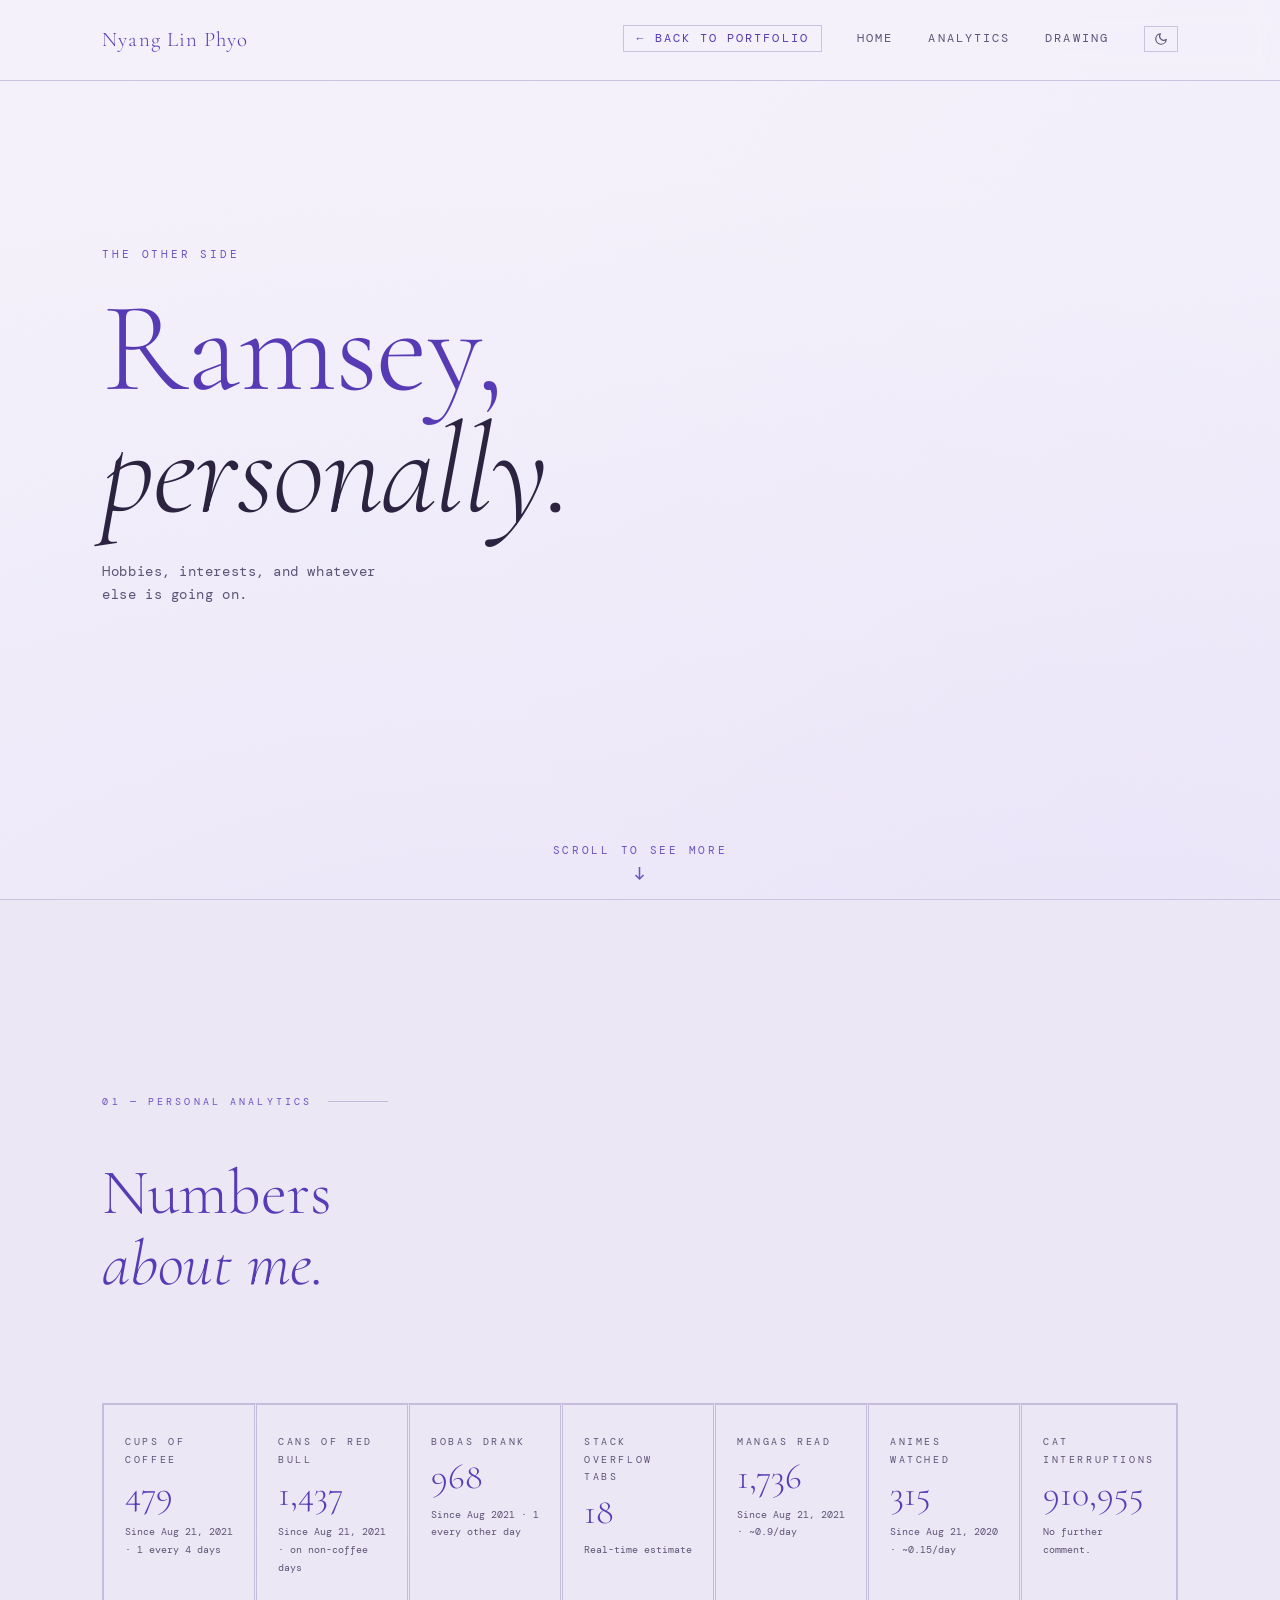
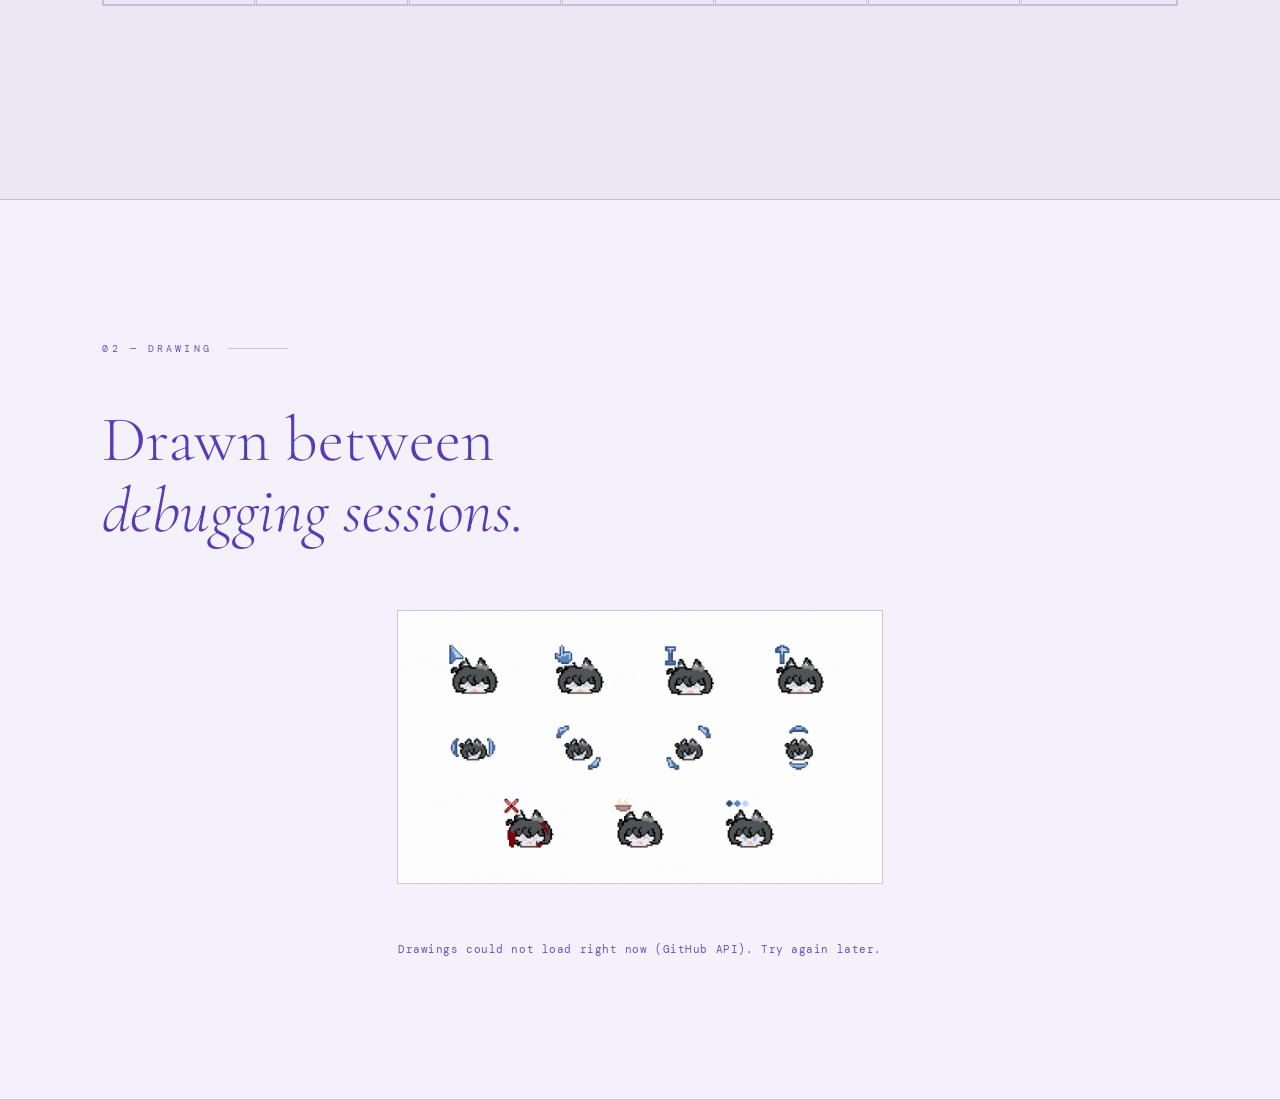
==== commit 8786ed8b: "fixed broken image on art" ====
--- a/personal.html
+++ b/personal.html
@@ -331,7 +331,9 @@
                         const img = document.createElement('img');
                         img.loading = 'lazy';
                         img.alt = name.replace(/\.[^.]+$/, '').replace(/[-_]+/g, ' ');
-                        img.src = encodeURI(src);
+                        /* download_url is already URL-encoded by the GitHub API —
+                           re-encoding it would turn %20 into %2520 and 404 */
+                        img.src = src;
 
                         item.appendChild(img);
                         row.appendChild(item);
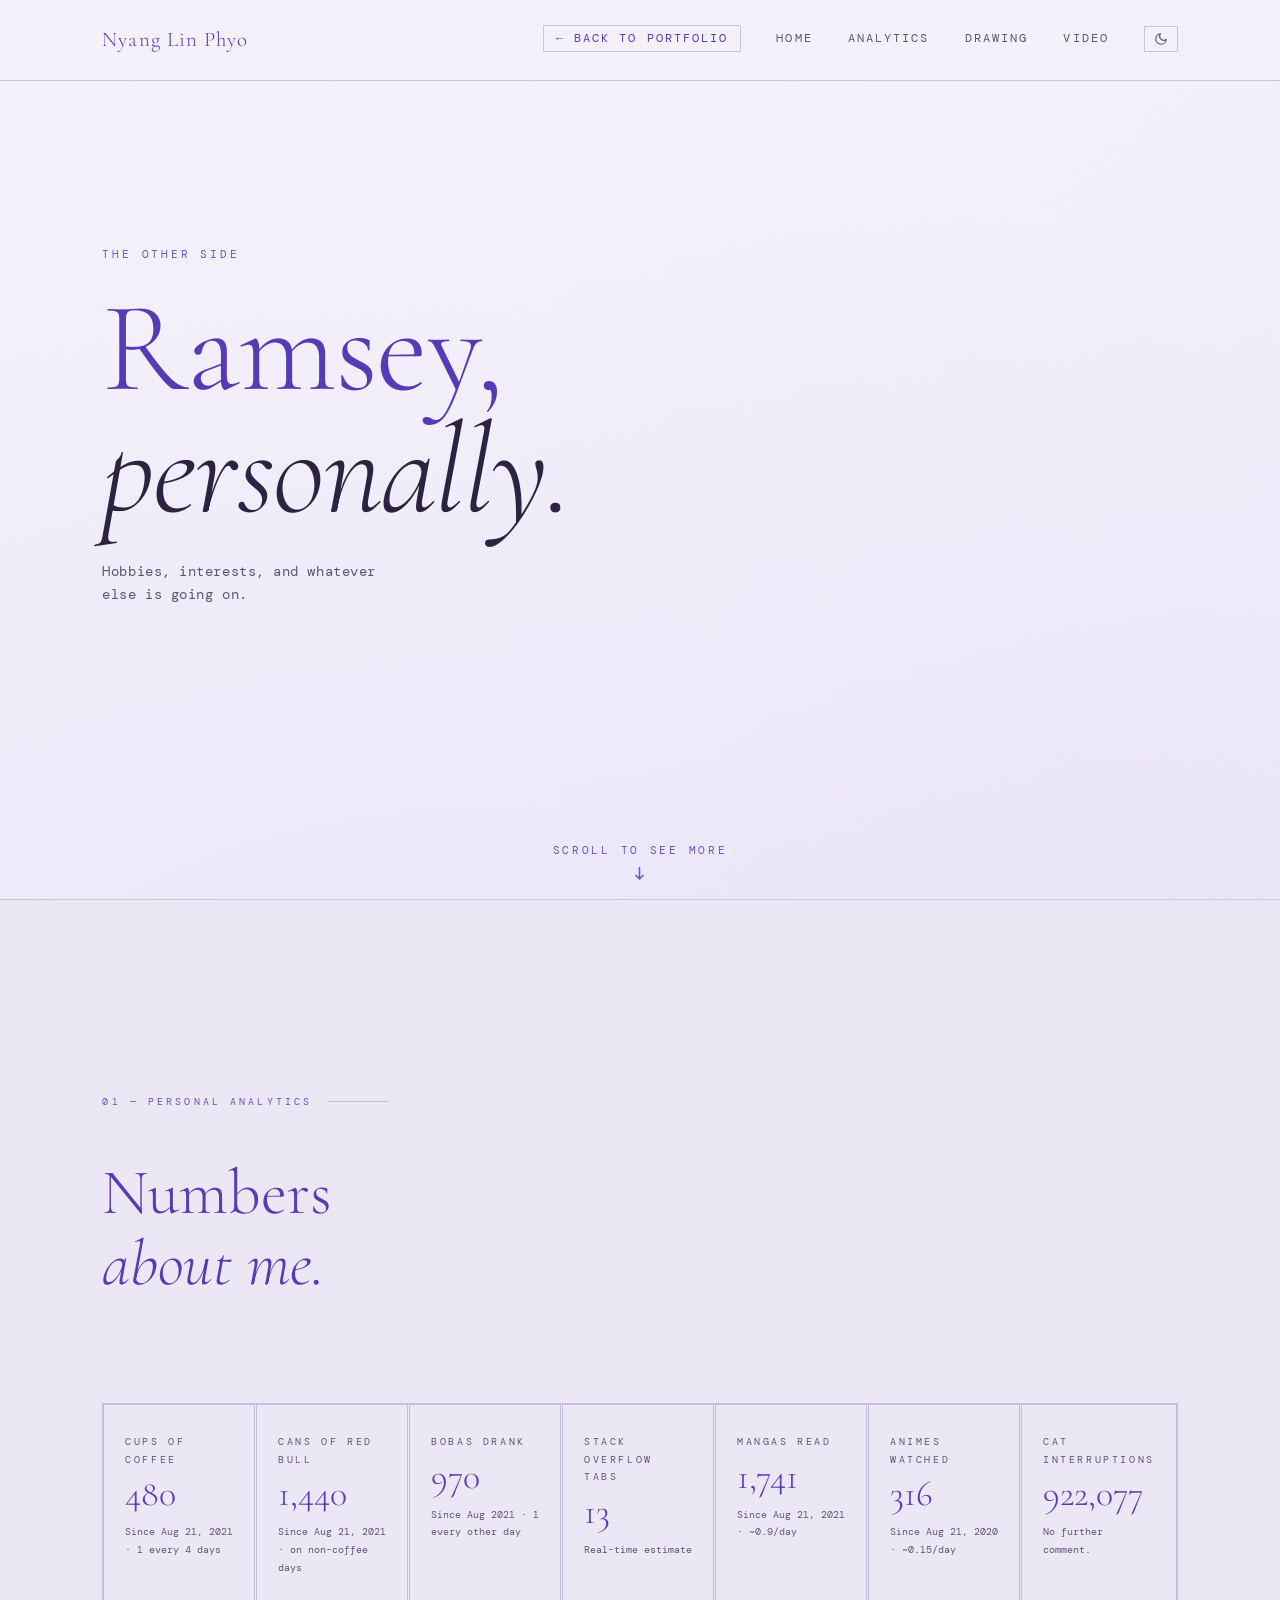
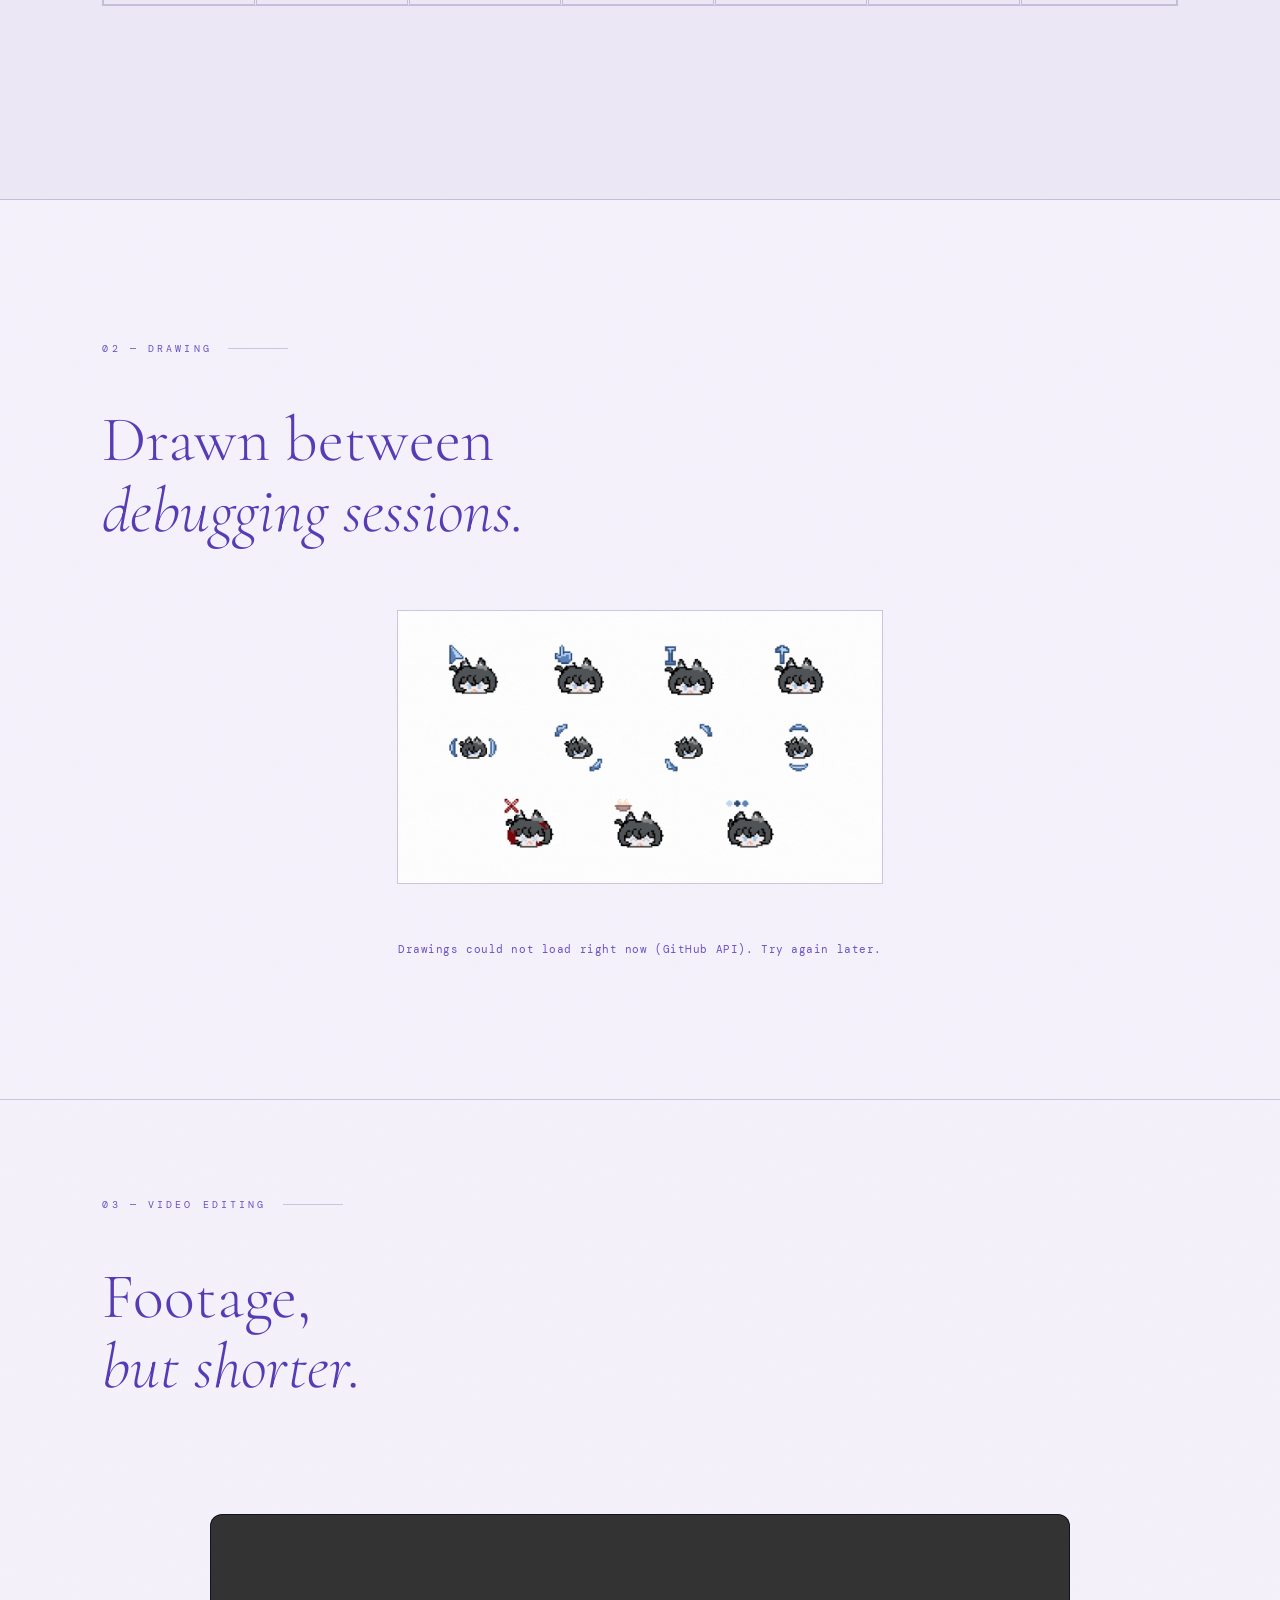
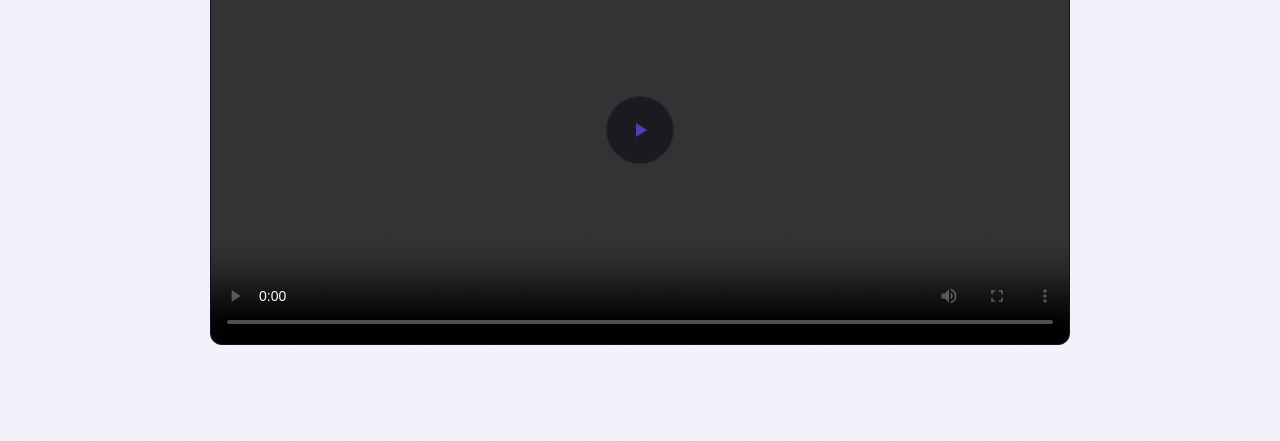
==== commit 087d82a5: "added videos to personal" ====
--- a/personal.html
+++ b/personal.html
@@ -52,6 +52,7 @@
                 <li><a href="#hero-personal">Home</a></li>
                 <li><a href="#analytics">Analytics</a></li>
                 <li><a href="#drawing">Drawing</a></li>
+                <li><a href="#video">Video</a></li>
                 <li>
                     <button type="button" id="themeToggle" class="theme-toggle" aria-pressed="false">
                         <svg class="icon-sun" width="14" height="14" aria-hidden="true">
@@ -107,6 +108,18 @@
 
             <div class="art-row fade-up" id="artRow" aria-label="Recent drawings">
                 <p class="art-loading" id="artLoading">Loading recent drawings…</p>
+            </div>
+        </section>
+
+        <!-- ── VIDEO EDITING ── -->
+        <section class="layer" id="video" aria-labelledby="video-heading">
+            <p class="section-label fade-up">03 — Video Editing</p>
+            <h2 class="section-header fade-up" id="video-heading">
+                Footage,<br /><em>but shorter.</em>
+            </h2>
+
+            <div class="video-row fade-up" id="videoRow" aria-label="Video editing showcase">
+                <p class="art-loading" id="videoLoading">Loading footage…</p>
             </div>
         </section>
 
@@ -347,6 +360,112 @@
         })();
     </script>
 
+    <!-- VIDEO: auto-picks one random video from assets/video in the pushed repo -->
+    <script>
+        (function () {
+            'use strict';
+
+            const row = document.getElementById('videoRow');
+            const loading = document.getElementById('videoLoading');
+            if (!row || !loading) return;
+
+            /* typical browser-playable containers — drop a file with any of
+               these extensions into assets/video and it shows up here */
+            const VIDEO_EXTS = ['.mp4', '.webm', '.mov', '.m4v', '.ogv'];
+            const FOLDER = 'assets/video/';
+            /* contents of assets/video on the default branch — swap files there
+               and they update here without touching this page */
+            const API_URL =
+                'https://api.github.com/repos/Nyang-Lin-Phyo/personalWebsite/contents/assets/video';
+
+            function fail(msg) {
+                loading.textContent = msg;
+                loading.classList.add('art-error');
+            }
+
+            /* dev servers (python -m http.server …) answer a directory request
+               with an HTML listing; GitHub Pages 404s it, so we fall back to
+               the API there */
+            async function listLocal() {
+                const res = await fetch(FOLDER);
+                if (!res.ok) return null;
+                const html = await res.text();
+                if (!/<a\s/i.test(html)) return null;
+                const names = [];
+                const re = /href="([^"]+)"/g;
+                let m;
+                while ((m = re.exec(html))) {
+                    const name = decodeURIComponent(m[1]);
+                    if (!name.includes('/') && VIDEO_EXTS.some(e => name.toLowerCase().endsWith(e))) {
+                        names.push(name);
+                    }
+                }
+                return names.length ? names : null;
+            }
+
+            async function listRemote() {
+                const res = await fetch(API_URL, { headers: { Accept: 'application/vnd.github+json' } });
+                if (!res.ok) throw new Error('HTTP ' + res.status);
+                const files = await res.json();
+                return files
+                    .filter(f => f.type === 'file' && VIDEO_EXTS.some(e => f.name.toLowerCase().endsWith(e)))
+                    .map(f => f.name);
+            }
+
+            async function loadVideo() {
+                let names = null;
+                try {
+                    names = await listLocal();
+                } catch (e) { /* offline / file:// — fall through to the API */ }
+
+                if (!names) {
+                    try {
+                        names = await listRemote();
+                    } catch (err) {
+                        fail('Footage could not load right now (GitHub API). Try again later.');
+                        return;
+                    }
+                }
+
+                if (!names.length) {
+                    fail('No videos in the folder yet.');
+                    return;
+                }
+
+                /* a fresh random pick on every page load */
+                const name = names[Math.floor(Math.random() * names.length)];
+
+                loading.remove();
+
+                const item = document.createElement('div');
+                item.className = 'video-item';
+
+                const video = document.createElement('video');
+                video.src = FOLDER + encodeURIComponent(name);
+                video.controls = true;
+                video.preload = 'metadata';
+                video.setAttribute('playsinline', '');
+
+                /* decorative badge until the visitor starts playback — it never
+                   takes clicks itself, the video's native controls do */
+                const badge = document.createElement('span');
+                badge.className = 'video-play';
+                badge.setAttribute('aria-hidden', 'true');
+                badge.innerHTML =
+                    '<svg width="24" height="24" viewBox="0 0 24 24"><path d="M8 5v14l11-7z" fill="currentColor"/></svg>';
+
+                video.addEventListener('play', () => { badge.hidden = true; });
+                video.addEventListener('pause', () => { badge.hidden = false; });
+                video.addEventListener('ended', () => { badge.hidden = false; });
+
+                item.append(video, badge);
+                row.appendChild(item);
+            }
+
+            loadVideo();
+        })();
+    </script>
+
 </body>
 
 </html>
--- a/css/styles.css
+++ b/css/styles.css
@@ -319,6 +319,12 @@
     max-width: none;
 }
 
+/* Skills: same three equal columns as About — text | details | (left open) */
+#skills .about-grid {
+    grid-template-columns: repeat(3, 1fr);
+    max-width: none;
+}
+
 .about-now-title {
     margin-bottom: 2rem;
 }
@@ -350,10 +356,14 @@
 }
 
 /* ── 7. PROJECTS ────────────────────────────────── */
+/* Personal Labs: full-width two-column card grid on desktop (PNG VTuber
+   and Bar None side by side), single column on mobile. */
 .project-list {
-    display: flex;
-    flex-direction: column;
-    max-width: 860px;
+    display: grid;
+    grid-template-columns: repeat(2, minmax(0, 1fr));
+    column-gap: 3rem;
+    max-width: none;
+    border-bottom: 1px solid var(--line);
 }
 
 .project-item {
@@ -365,8 +375,30 @@
     border-top: 1px solid var(--line);
 }
 
-.project-item:last-child {
-    border-bottom: 1px solid var(--line);
+/* card layout: number on top, content under it, tags as a vertical
+   rail on the right; even borders on every card in the grid */
+.project-list .project-item {
+    display: grid;
+    grid-template-columns: minmax(0, 1fr) max-content;
+    grid-template-areas:
+        'num    tags'
+        'content tags';
+    column-gap: 1.5rem;
+    align-items: start;
+    border-bottom: none;
+}
+
+.project-list .project-item:last-child {
+    border-bottom: none;
+}
+
+.project-list .project-num {
+    grid-area: num;
+    margin-bottom: 0.35rem;
+}
+
+.project-list .project-content {
+    grid-area: content;
 }
 
 .project-num {
@@ -387,7 +419,7 @@
 .project-desc {
     font-size: 0.78rem;
     color: var(--muted);
-    max-width: 55ch;
+    max-width: 75ch;
 }
 
 .project-tags {
@@ -395,6 +427,33 @@
     flex-wrap: wrap;
     gap: 0.4rem;
     justify-content: flex-end;
+}
+
+/* tags sit as a vertical rail along the side of each card */
+.project-list .project-tags {
+    grid-area: tags;
+    flex-direction: column;
+    align-items: flex-end;
+    justify-content: flex-start;
+    gap: 0.45rem;
+    margin-top: 0.1rem;
+    padding-top: 0;
+}
+
+/* repo link under the Bar None demo */
+.project-repo-link {
+    margin-top: 1.25rem;
+    font-size: 0.7rem;
+    letter-spacing: 0.06em;
+}
+
+.project-repo-link a {
+    color: var(--purple-dim);
+    transition: color 0.2s ease;
+}
+
+.project-repo-link a:hover {
+    color: var(--purple);
 }
 
 .tag {
@@ -505,7 +564,7 @@
 
 .project-demo {
     width: 100%;
-    max-width: 520px;
+    max-width: 600px;
     height: 520px;
     border-radius: 12px;
     border: 1px solid var(--line);
@@ -515,7 +574,7 @@
 
 .demo-placeholder {
     width: 100%;
-    max-width: 520px;
+    max-width: 600px;
     height: 520px;
     border: 1px solid var(--line);
     border-radius: 12px;
@@ -1060,7 +1119,6 @@
     max-height: min(75vh, 680px);
     width: auto;
     height: auto;
-    border: 1px solid var(--line);
 }
 
 .art-loading {
@@ -1074,6 +1132,56 @@
     text-transform: none;
     letter-spacing: 0.05em;
     color: var(--purple-dim);
+}
+
+/* ── VIDEO EDITING ─────────────────────────────────── */
+.video-row {
+    display: flex;
+    justify-content: center;
+    margin-top: 3.5rem;
+}
+
+.video-item {
+    position: relative;
+    width: 100%;
+    max-width: 860px;
+    border: 1px solid var(--line);
+    border-radius: 12px;
+    overflow: hidden;
+    background: #000;
+}
+
+.video-item video {
+    display: block;
+    width: 100%;
+    height: auto;
+    max-height: min(72vh, 620px);
+    object-fit: contain;
+    background: #000;
+}
+
+/* centered play badge shown until playback starts */
+.video-play {
+    position: absolute;
+    top: 50%;
+    left: 50%;
+    transform: translate(-50%, -50%);
+    display: flex;
+    align-items: center;
+    justify-content: center;
+    width: 4.25rem;
+    height: 4.25rem;
+    border: 1px solid var(--line);
+    border-radius: 50%;
+    background: rgba(13, 11, 20, 0.6);
+    color: var(--purple);
+    backdrop-filter: blur(6px);
+    pointer-events: none;
+    transition: opacity 0.25s ease;
+}
+
+.video-play[hidden] {
+    display: none;
 }
 
 /* ── 15. PROJECTS PAGE ──────────────────────────── */
@@ -1191,12 +1299,44 @@
         grid-template-columns: 1fr;
     }
 
+    /* skills collapses the same way on phones */
+    #skills .about-grid {
+        grid-template-columns: 1fr;
+    }
+
     .about-now-status {
         min-height: 0;
     }
 
     .project-item {
         grid-template-columns: 2rem 1fr;
+    }
+
+    /* Personal Labs: stack the cards — PNG VTuber on top of Bar None */
+    .project-list {
+        grid-template-columns: 1fr;
+        column-gap: 0;
+    }
+
+    .project-list .project-item {
+        grid-template-columns: 1fr;
+        grid-template-areas:
+            'num'
+            'content'
+            'tags';
+        column-gap: 0;
+        row-gap: 1rem;
+    }
+
+    /* on mobile the tags wrap as a row along the bottom of the card */
+    .project-list .project-tags {
+        display: flex;
+        flex-direction: row;
+        flex-wrap: wrap;
+        align-items: center;
+        justify-content: flex-start;
+        gap: 0.4rem;
+        margin-top: 0;
     }
 
     .project-tags {
